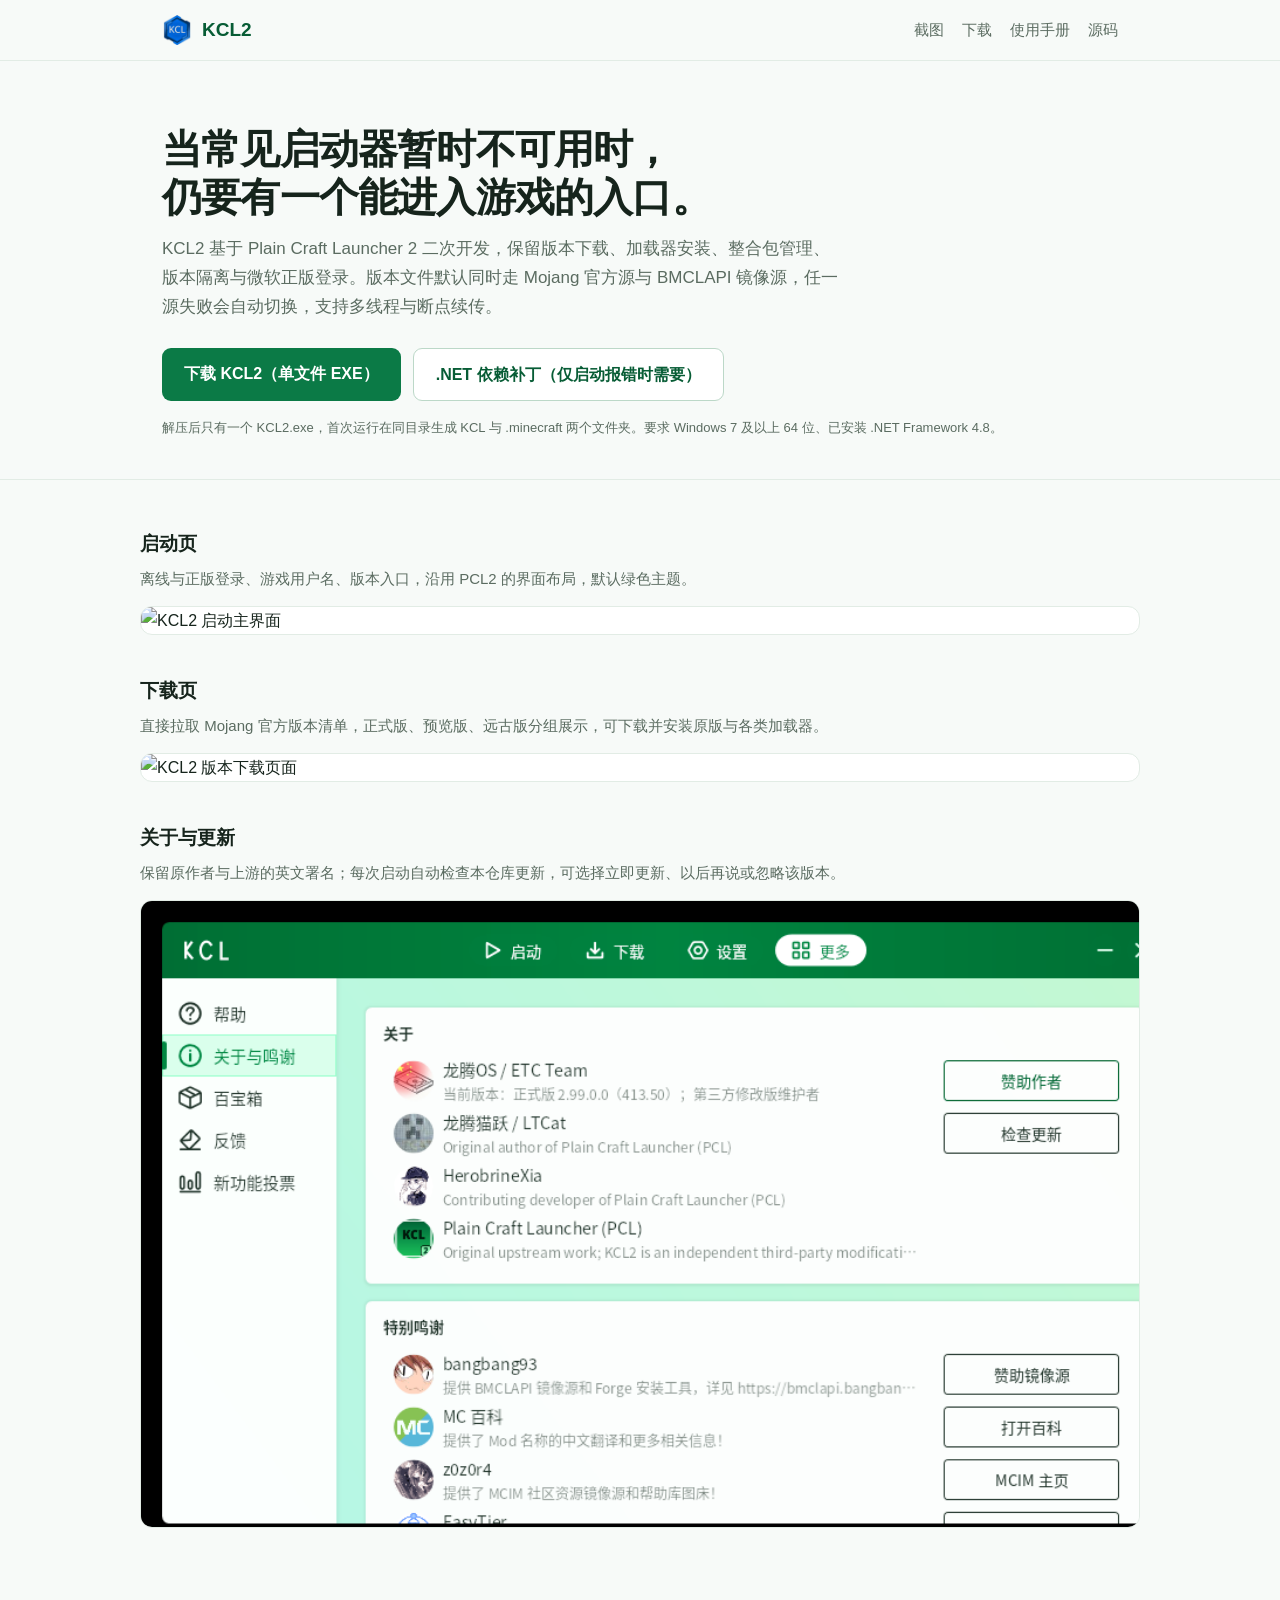
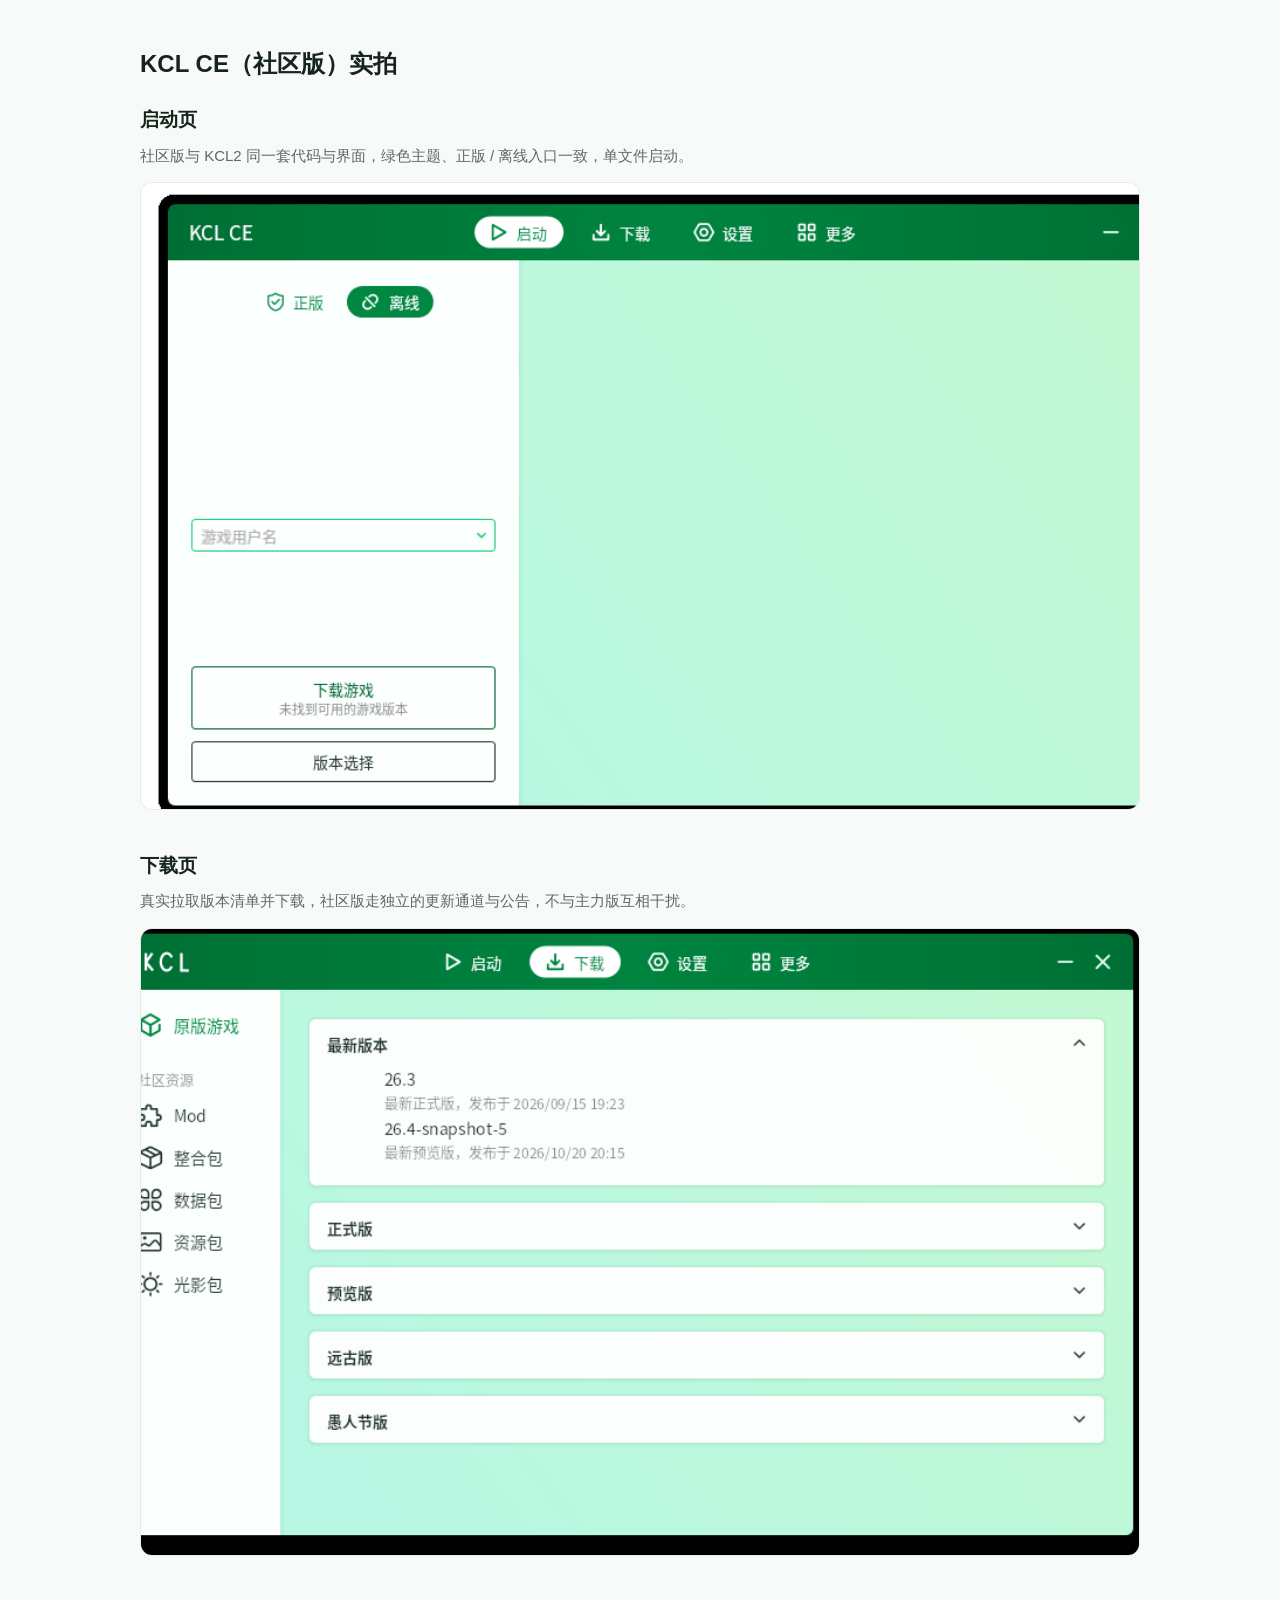
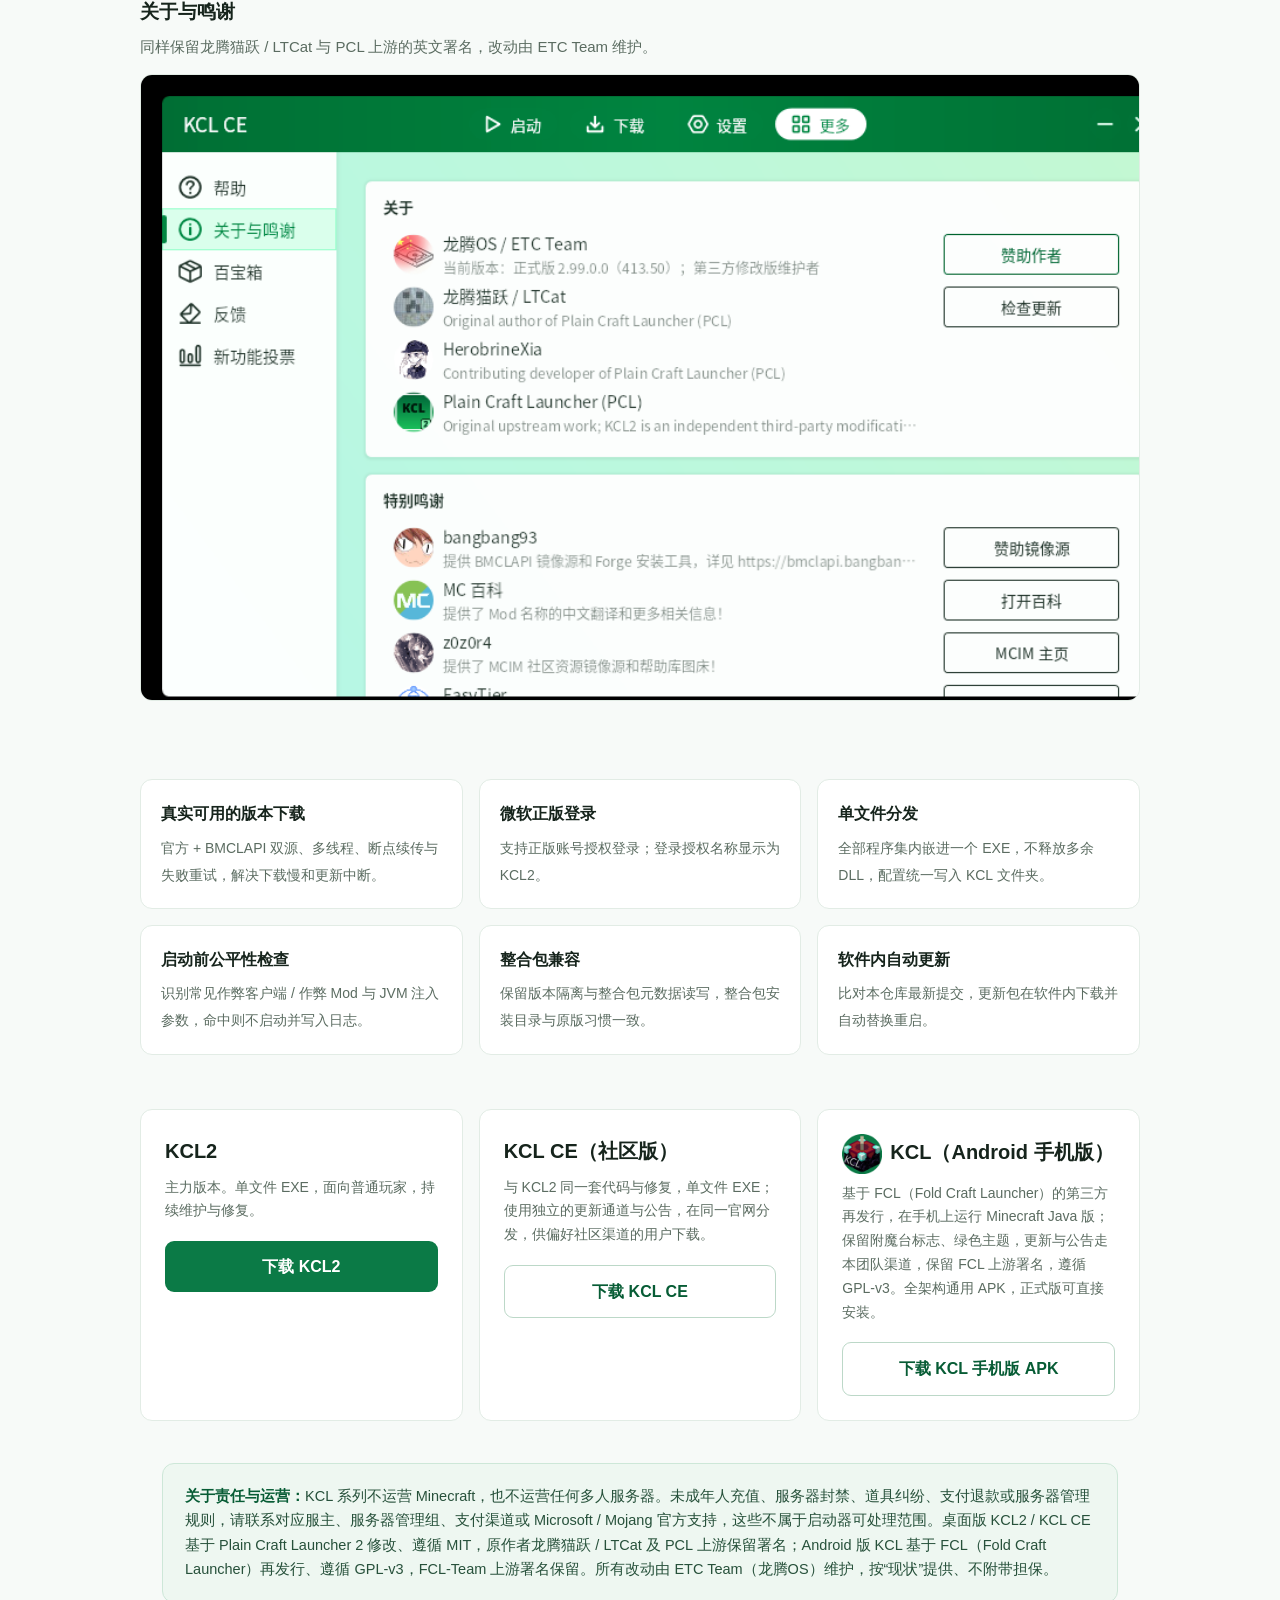
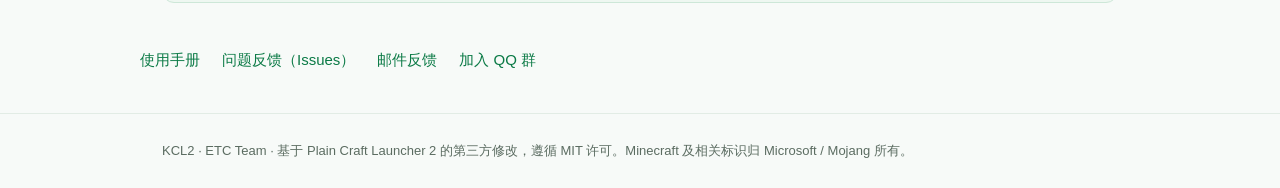
==== website/index.html @ 8d6c0e58 "website: KCL CE download -> new real-CE release; admin announces sync to KCL-CE minio feed" ====
<!doctype html>
<html lang="zh-CN">
<head>
<meta charset="utf-8">
<meta name="viewport" content="width=device-width,initial-scale=1">
<title>KCL2 · Minecraft 启动器</title>
<meta name="description" content="KCL2 是基于 Plain Craft Launcher 2 的第三方开源启动器，保留版本下载、加载器安装、整合包与微软正版登录，默认走官方与 BMCLAPI 双下载源。">
<link rel="icon" type="image/x-icon" href="favicon.ico">
<link rel="apple-touch-icon" href="assets/logo.png">
<style>
:root{--green:#0b7a46;--green-d:#075c35;--ink:#16241c;--mut:#5b6c61;--line:#e2ece5;--bg:#f7faf8}
*{box-sizing:border-box}
body{margin:0;background:var(--bg);color:var(--ink);font-family:"Segoe UI","PingFang SC","Microsoft YaHei",sans-serif;line-height:1.7}
a{color:var(--green);text-decoration:none}
.wrap{max-width:1000px;margin:0 auto;padding:0 22px}
header.nav{position:sticky;top:0;background:rgba(247,250,248,.92);backdrop-filter:blur(8px);border-bottom:1px solid var(--line);z-index:10}
.nav .wrap{display:flex;align-items:center;gap:18px;height:60px}
.brand{display:flex;align-items:center;gap:10px;font-weight:800;font-size:19px;color:var(--green-d)}
.brand img{width:30px;height:30px;border-radius:7px;display:block}
.nav .sp{flex:1}
.nav a.navlink{color:var(--mut);font-size:15px}
.nav a.navlink:hover{color:var(--green)}
.hero{padding:64px 0 40px;border-bottom:1px solid var(--line)}
.hero h1{font-size:40px;line-height:1.2;margin:0 0 14px;letter-spacing:-.02em}
.hero p.lead{font-size:17px;color:var(--mut);max-width:680px;margin:0 0 26px}
.dl{display:flex;gap:12px;flex-wrap:wrap}
.btn{display:inline-block;padding:12px 22px;border-radius:9px;font-weight:700;font-size:16px}
.btn.primary{background:var(--green);color:#fff}
.btn.primary:hover{background:var(--green-d)}
.btn.sec{background:#fff;color:var(--green-d);border:1px solid #bcd8c8}
.btn.sec:hover{border-color:var(--green)}
.hero small{display:block;margin-top:16px;color:var(--mut);font-size:13px}
.shots{padding:48px 0 8px}
.shot{margin:0 0 40px}
.shot img{width:100%;display:block;border:1px solid var(--line);border-radius:12px;background:#fff}
.shot h3{font-size:19px;margin:0 0 6px}
.shot p{color:var(--mut);margin:0 0 14px;font-size:15px}
.feat{padding:30px 0}
.grid{display:grid;grid-template-columns:repeat(3,1fr);gap:16px}
.f{background:#fff;border:1px solid var(--line);border-radius:12px;padding:20px}
.f b{display:block;margin-bottom:6px;font-size:16px}
.f span{color:var(--mut);font-size:14px}
.editions{padding:24px 0 8px}
.egrid{display:grid;grid-template-columns:repeat(3,1fr);gap:16px}
.e{background:#fff;border:1px solid var(--line);border-radius:12px;padding:24px}
.e h3{margin:0 0 8px;font-size:20px}
.e p{color:var(--mut);font-size:14px;margin:0 0 18px}
.e .btn{width:100%;text-align:center}
.notice{margin:34px 0;background:#eef7f1;border:1px solid #cde7d8;border-radius:12px;padding:20px 22px;color:#27513b;font-size:14.5px}
.notice b{color:var(--green-d)}
.links{padding:10px 0 40px;display:flex;gap:22px;flex-wrap:wrap;font-size:15px}
footer{border-top:1px solid var(--line);padding:26px 0;color:var(--mut);font-size:13px}
@media(max-width:760px){.grid,.egrid{grid-template-columns:1fr}.hero h1{font-size:30px}}
</style>
</head>
<body>
<header class="nav"><div class="wrap">
  <div class="brand">
    <img src="assets/logo.png" alt="KCL2 图标">
    KCL2
  </div>
  <div class="sp"></div>
  <a class="navlink" href="#shots">截图</a>
  <a class="navlink" href="#editions">下载</a>
  <a class="navlink" href="manual.html">使用手册</a>
  <a class="navlink" href="https://github.com/ETQWFD/KCL2">源码</a>
</div></header>

<section class="hero"><div class="wrap">
  <h1>当常见启动器暂时不可用时，<br>仍要有一个能进入游戏的入口。</h1>
  <p class="lead">KCL2 基于 Plain Craft Launcher 2 二次开发，保留版本下载、加载器安装、整合包管理、版本隔离与微软正版登录。版本文件默认同时走 Mojang 官方源与 BMCLAPI 镜像源，任一源失败会自动切换，支持多线程与断点续传。</p>
  <div class="dl">
    <a class="btn primary" href="https://github.com/ETQWFD/KCL2/releases/download/continuous/KCL2-portable.zip">下载 KCL2（单文件 EXE）</a>
    <a class="btn sec" href="https://github.com/ETQWFD/KCL2/releases/download/continuous/KCL2DependencySetup.exe">.NET 依赖补丁（仅启动报错时需要）</a>
  </div>
  <small>解压后只有一个 KCL2.exe，首次运行在同目录生成 KCL 与 .minecraft 两个文件夹。要求 Windows 7 及以上 64 位、已安装 .NET Framework 4.8。</small>
</div></section>

<section class="shots wrap" id="shots">
  <div class="shot">
    <h3>启动页</h3>
    <p>离线与正版登录、游戏用户名、版本入口，沿用 PCL2 的界面布局，默认绿色主题。</p>
    <img src="assets/shot-home.png" alt="KCL2 启动主界面" loading="lazy">
  </div>
  <div class="shot">
    <h3>下载页</h3>
    <p>直接拉取 Mojang 官方版本清单，正式版、预览版、远古版分组展示，可下载并安装原版与各类加载器。</p>
    <img src="assets/shot-download.png" alt="KCL2 版本下载页面" loading="lazy">
  </div>
  <div class="shot">
    <h3>关于与更新</h3>
    <p>保留原作者与上游的英文署名；每次启动自动检查本仓库更新，可选择立即更新、以后再说或忽略该版本。</p>
    <img src="assets/shot-about.png" alt="KCL2 关于与鸣谢页面" loading="lazy">
  </div>
</section>

<section class="shots wrap" id="shots-ce">
  <h2 class="block-title">KCL CE（社区版）实拍</h2>
  <div class="shot">
    <h3>启动页</h3>
    <p>社区版与 KCL2 同一套代码与界面，绿色主题、正版 / 离线入口一致，单文件启动。</p>
    <img src="assets/ce-home.png" alt="KCL CE 启动主界面" loading="lazy">
  </div>
  <div class="shot">
    <h3>下载页</h3>
    <p>真实拉取版本清单并下载，社区版走独立的更新通道与公告，不与主力版互相干扰。</p>
    <img src="assets/ce-download.png" alt="KCL CE 版本下载页面" loading="lazy">
  </div>
  <div class="shot">
    <h3>关于与鸣谢</h3>
    <p>同样保留龙腾猫跃 / LTCat 与 PCL 上游的英文署名，改动由 ETC Team 维护。</p>
    <img src="assets/ce-about.png" alt="KCL CE 关于与鸣谢页面" loading="lazy">
  </div>
</section>

<section class="feat wrap"><div class="grid">
  <div class="f"><b>真实可用的版本下载</b><span>官方 + BMCLAPI 双源、多线程、断点续传与失败重试，解决下载慢和更新中断。</span></div>
  <div class="f"><b>微软正版登录</b><span>支持正版账号授权登录；登录授权名称显示为 KCL2。</span></div>
  <div class="f"><b>单文件分发</b><span>全部程序集内嵌进一个 EXE，不释放多余 DLL，配置统一写入 KCL 文件夹。</span></div>
  <div class="f"><b>启动前公平性检查</b><span>识别常见作弊客户端 / 作弊 Mod 与 JVM 注入参数，命中则不启动并写入日志。</span></div>
  <div class="f"><b>整合包兼容</b><span>保留版本隔离与整合包元数据读写，整合包安装目录与原版习惯一致。</span></div>
  <div class="f"><b>软件内自动更新</b><span>比对本仓库最新提交，更新包在软件内下载并自动替换重启。</span></div>
</div></section>

<section class="editions wrap" id="editions"><div class="egrid">
  <div class="e">
    <h3>KCL2</h3>
    <p>主力版本。单文件 EXE，面向普通玩家，持续维护与修复。</p>
    <a class="btn primary" href="https://github.com/ETQWFD/KCL2/releases/download/continuous/KCL2-portable.zip">下载 KCL2</a>
  </div>
  <div class="e">
    <h3>KCL CE（社区版）</h3>
    <p>与 KCL2 同一套代码与修复，单文件 EXE；使用独立的更新通道与公告，在同一官网分发，供偏好社区渠道的用户下载。</p>
    <a class="btn sec" href="https://github.com/ETQWFD/KCL-CE/releases/download/v2.15.1-kcl.1/KCL-CE-2.15.1-x64.zip">下载 KCL CE</a>
  </div>
  <div class="e">
    <h3><img src="assets/kcl-mobile.png" alt="KCL 手机版图标" style="width:40px;height:40px;border-radius:10px;vertical-align:middle;margin-right:8px">KCL（Android 手机版）</h3>
    <p>基于 FCL（Fold Craft Launcher）的第三方再发行，在手机上运行 Minecraft Java 版；保留附魔台标志、绿色主题，更新与公告走本团队渠道，保留 FCL 上游署名，遵循 GPL-v3。全架构通用 APK，正式版可直接安装。</p>
    <a class="btn sec" href="https://github.com/ETQWFD/KCL-Mobile/releases/latest">下载 KCL 手机版 APK</a>
  </div>
</div></section>

<div class="wrap"><div class="notice">
  <b>关于责任与运营：</b>KCL 系列不运营 Minecraft，也不运营任何多人服务器。未成年人充值、服务器封禁、道具纠纷、支付退款或服务器管理规则，请联系对应服主、服务器管理组、支付渠道或 Microsoft / Mojang 官方支持，这些不属于启动器可处理范围。桌面版 KCL2 / KCL CE 基于 Plain Craft Launcher 2 修改、遵循 MIT，原作者龙腾猫跃 / LTCat 及 PCL 上游保留署名；Android 版 KCL 基于 FCL（Fold Craft Launcher）再发行、遵循 GPL-v3，FCL-Team 上游署名保留。所有改动由 ETC Team（龙腾OS）维护，按“现状”提供、不附带担保。
</div></div>

<section class="wrap links">
  <a href="manual.html">使用手册</a>
  <a href="https://github.com/ETQWFD/KCL2/issues">问题反馈（Issues）</a>
  <a href="mailto:2416444244@qq.com">邮件反馈</a>
  <a href="http://qm.qq.com/cgi-bin/qm/qr?_wv=1027&k=b31JnHKqph3vMmCIhk2htihvcREH2F1t&authKey=U8JJu2GFgtaIvRnov%2FhH7%2Bcq08hv8JM6q5GBdGBzF1yZXYTSGSbQP9O%2FIh%2BVqby9&noverify=0&group_code=1121514619">加入 QQ 群</a>
</section>

<footer><div class="wrap">
  KCL2 · ETC Team · 基于 Plain Craft Launcher 2 的第三方修改，遵循 MIT 许可。Minecraft 及相关标识归 Microsoft / Mojang 所有。
</div></footer>
</body>
</html>
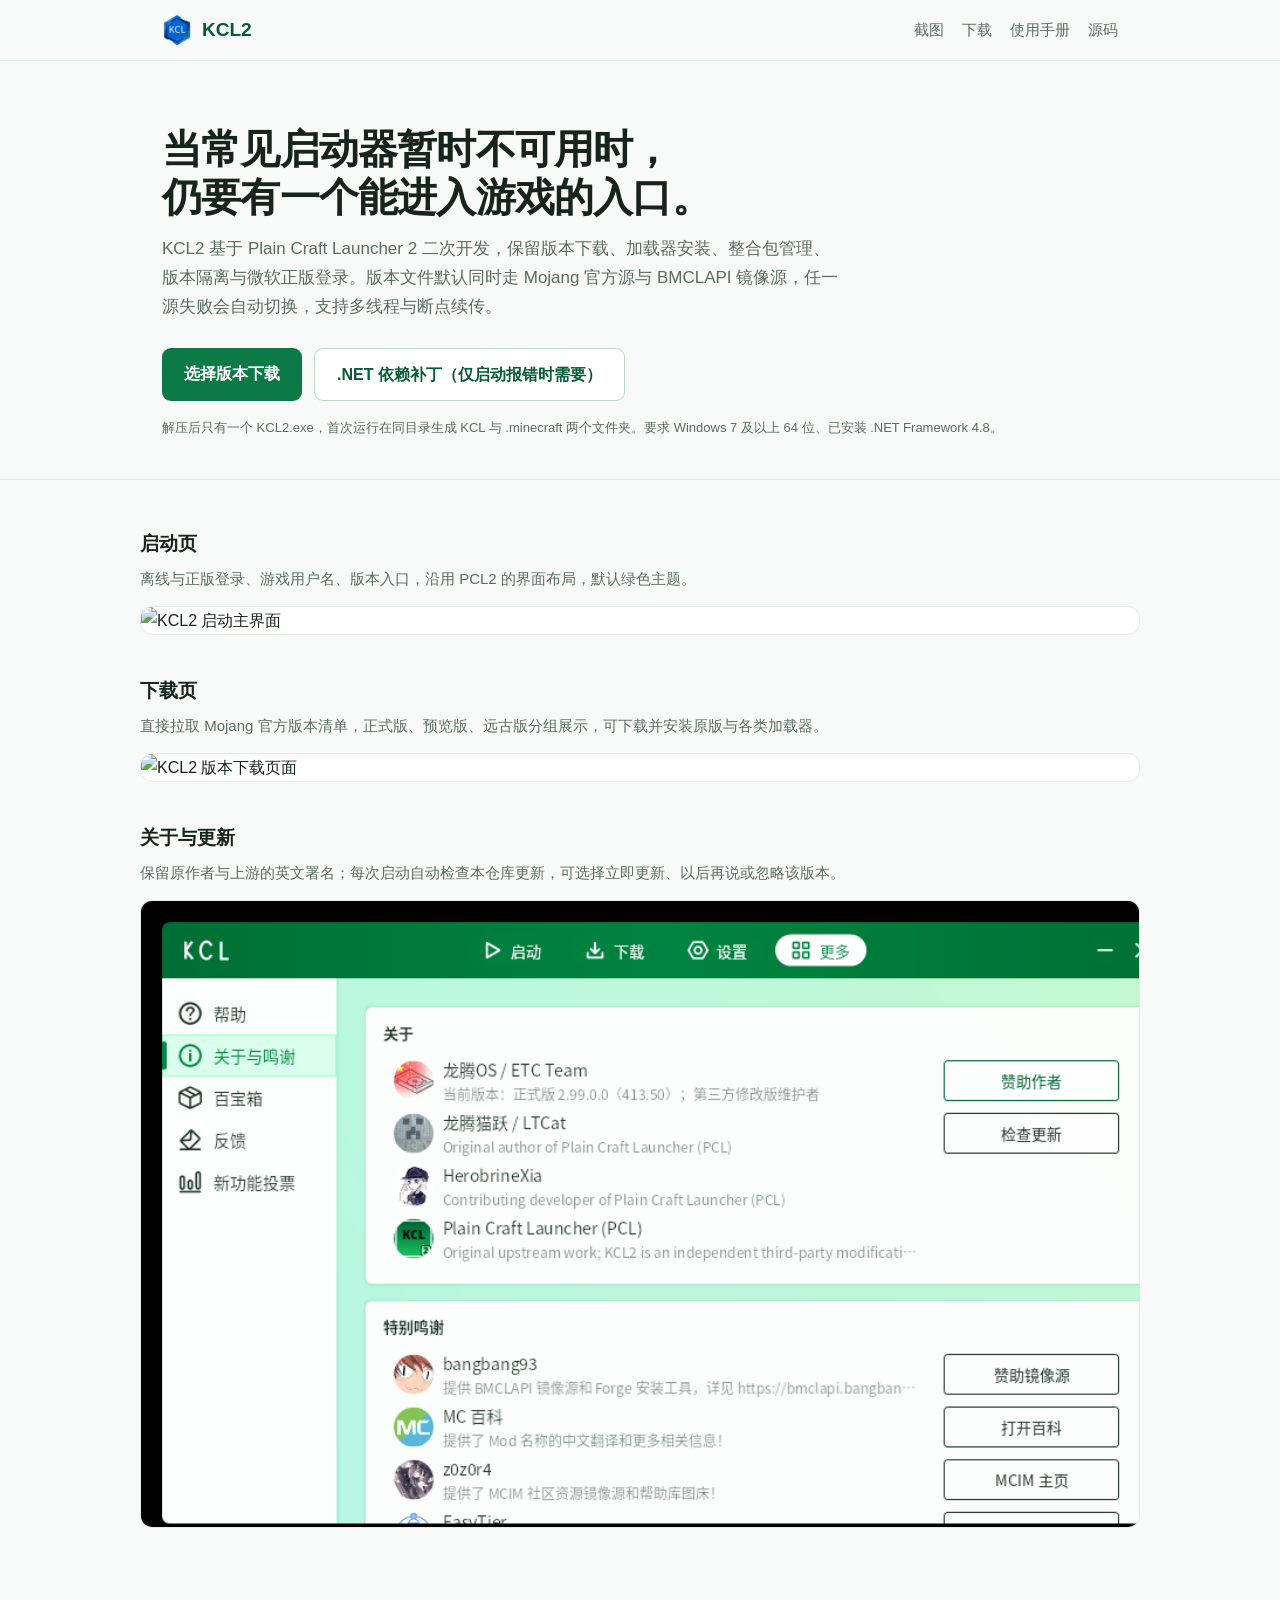
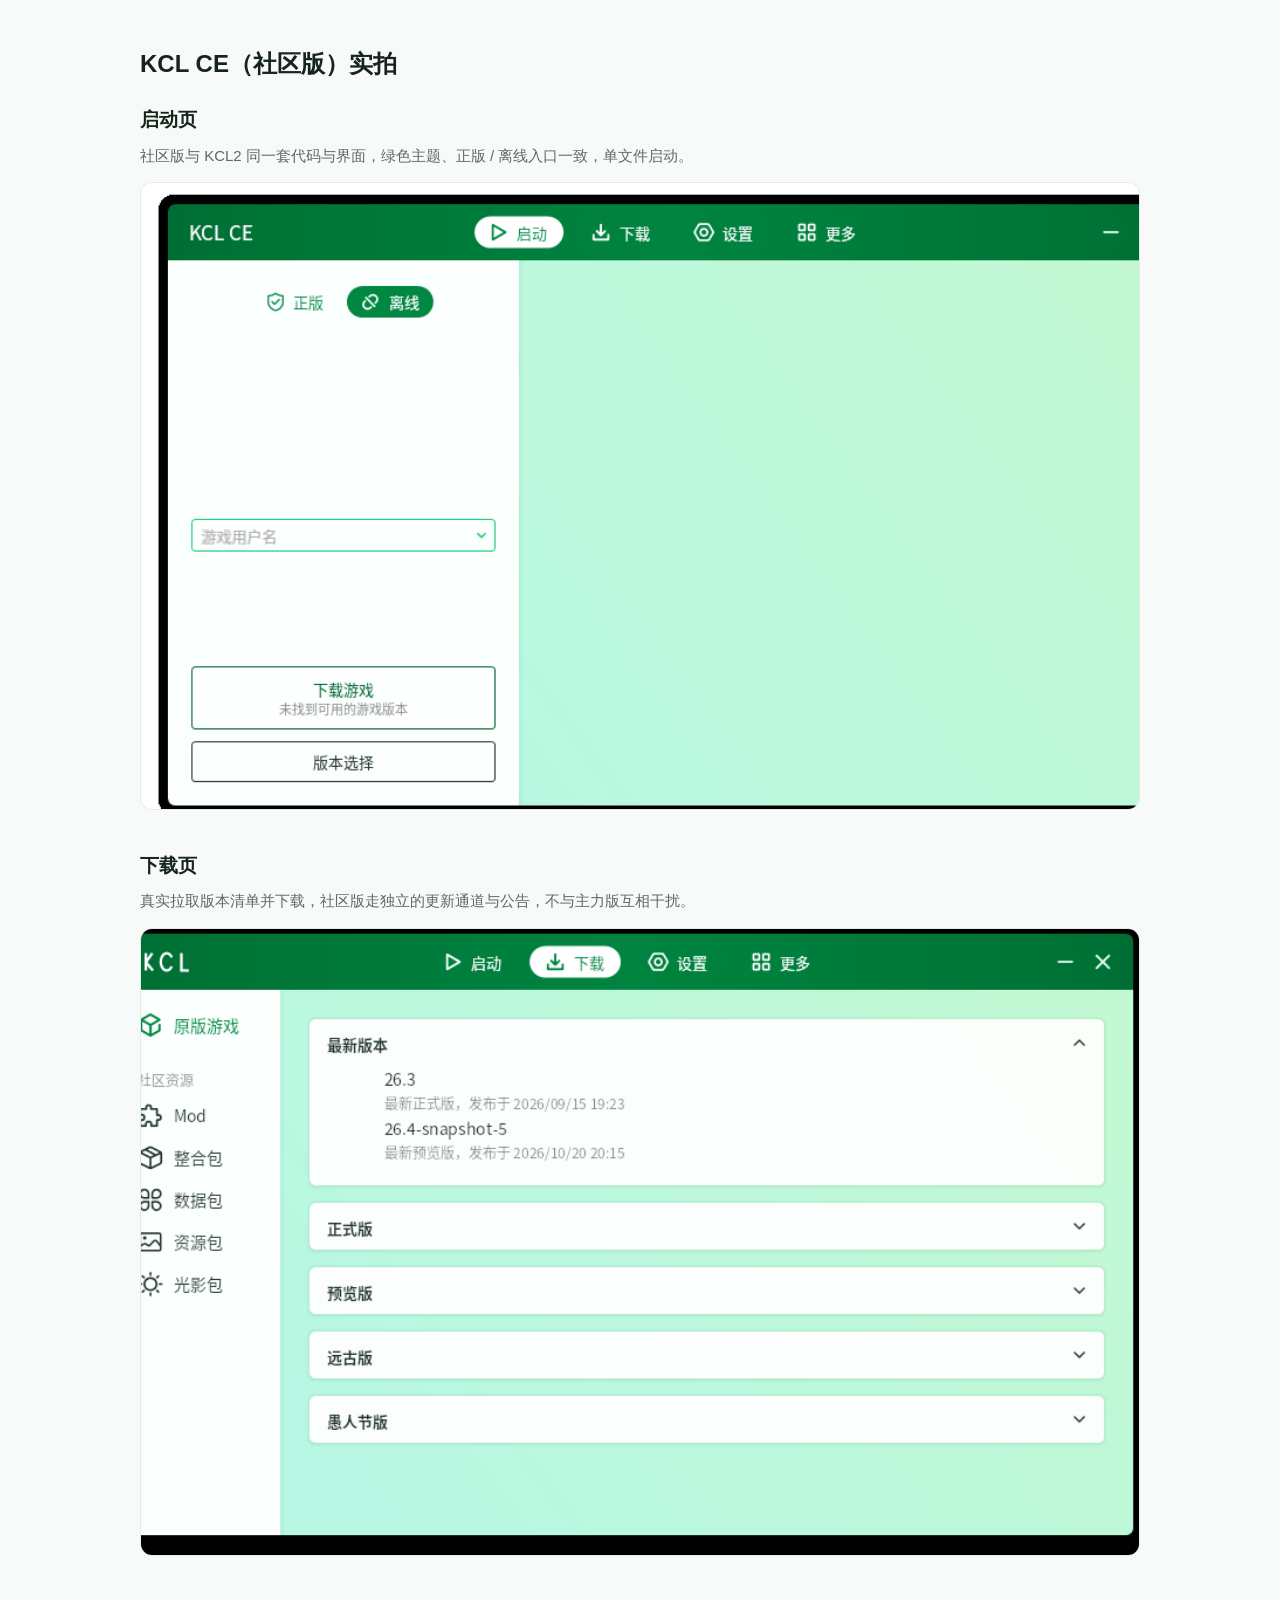
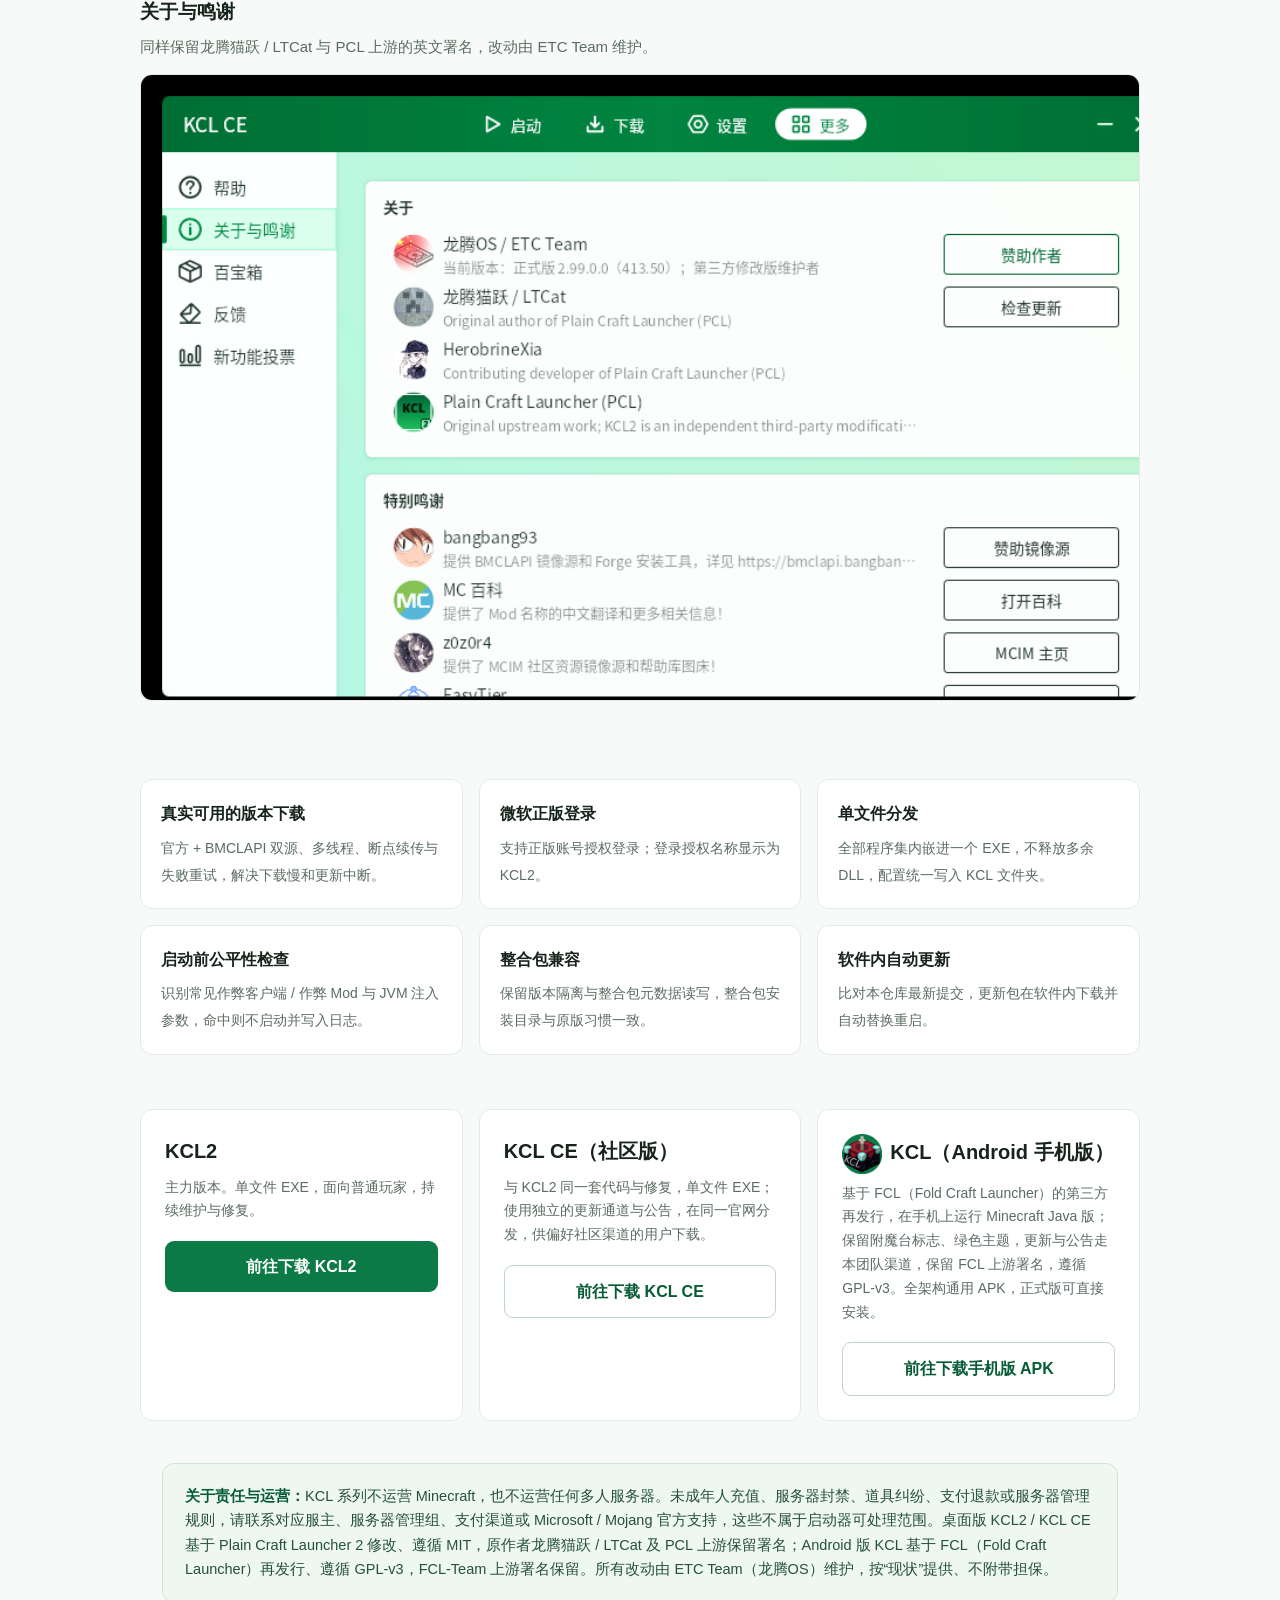
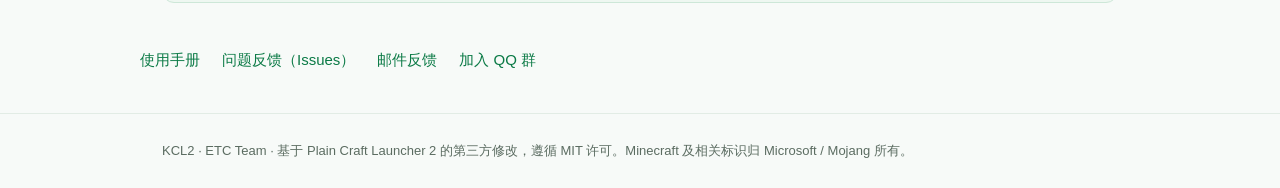
==== commit b597819c: "website: 新增独立下载选择页 download.html，首页下载入口统一跳转" ====
--- a/website/index.html
+++ b/website/index.html
@@ -61,7 +61,7 @@
   </div>
   <div class="sp"></div>
   <a class="navlink" href="#shots">截图</a>
-  <a class="navlink" href="#editions">下载</a>
+  <a class="navlink" href="download.html">下载</a>
   <a class="navlink" href="manual.html">使用手册</a>
   <a class="navlink" href="https://github.com/ETQWFD/KCL2">源码</a>
 </div></header>
@@ -70,8 +70,8 @@
   <h1>当常见启动器暂时不可用时，<br>仍要有一个能进入游戏的入口。</h1>
   <p class="lead">KCL2 基于 Plain Craft Launcher 2 二次开发，保留版本下载、加载器安装、整合包管理、版本隔离与微软正版登录。版本文件默认同时走 Mojang 官方源与 BMCLAPI 镜像源，任一源失败会自动切换，支持多线程与断点续传。</p>
   <div class="dl">
-    <a class="btn primary" href="https://github.com/ETQWFD/KCL2/releases/download/continuous/KCL2-portable.zip">下载 KCL2（单文件 EXE）</a>
-    <a class="btn sec" href="https://github.com/ETQWFD/KCL2/releases/download/continuous/KCL2DependencySetup.exe">.NET 依赖补丁（仅启动报错时需要）</a>
+    <a class="btn primary" href="download.html">选择版本下载</a>
+    <a class="btn sec" href="download.html#dotnet">.NET 依赖补丁（仅启动报错时需要）</a>
   </div>
   <small>解压后只有一个 KCL2.exe，首次运行在同目录生成 KCL 与 .minecraft 两个文件夹。要求 Windows 7 及以上 64 位、已安装 .NET Framework 4.8。</small>
 </div></section>
@@ -126,17 +126,17 @@
   <div class="e">
     <h3>KCL2</h3>
     <p>主力版本。单文件 EXE，面向普通玩家，持续维护与修复。</p>
-    <a class="btn primary" href="https://github.com/ETQWFD/KCL2/releases/download/continuous/KCL2-portable.zip">下载 KCL2</a>
+    <a class="btn primary" href="download.html#kcl2">前往下载 KCL2</a>
   </div>
   <div class="e">
     <h3>KCL CE（社区版）</h3>
     <p>与 KCL2 同一套代码与修复，单文件 EXE；使用独立的更新通道与公告，在同一官网分发，供偏好社区渠道的用户下载。</p>
-    <a class="btn sec" href="https://github.com/ETQWFD/KCL-CE/releases/download/v2.15.1-kcl.1/KCL-CE-2.15.1-x64.zip">下载 KCL CE</a>
+    <a class="btn sec" href="download.html#ce">前往下载 KCL CE</a>
   </div>
   <div class="e">
     <h3><img src="assets/kcl-mobile.png" alt="KCL 手机版图标" style="width:40px;height:40px;border-radius:10px;vertical-align:middle;margin-right:8px">KCL（Android 手机版）</h3>
     <p>基于 FCL（Fold Craft Launcher）的第三方再发行，在手机上运行 Minecraft Java 版；保留附魔台标志、绿色主题，更新与公告走本团队渠道，保留 FCL 上游署名，遵循 GPL-v3。全架构通用 APK，正式版可直接安装。</p>
-    <a class="btn sec" href="https://github.com/ETQWFD/KCL-Mobile/releases/latest">下载 KCL 手机版 APK</a>
+    <a class="btn sec" href="download.html#mobile">前往下载手机版 APK</a>
   </div>
 </div></section>
 
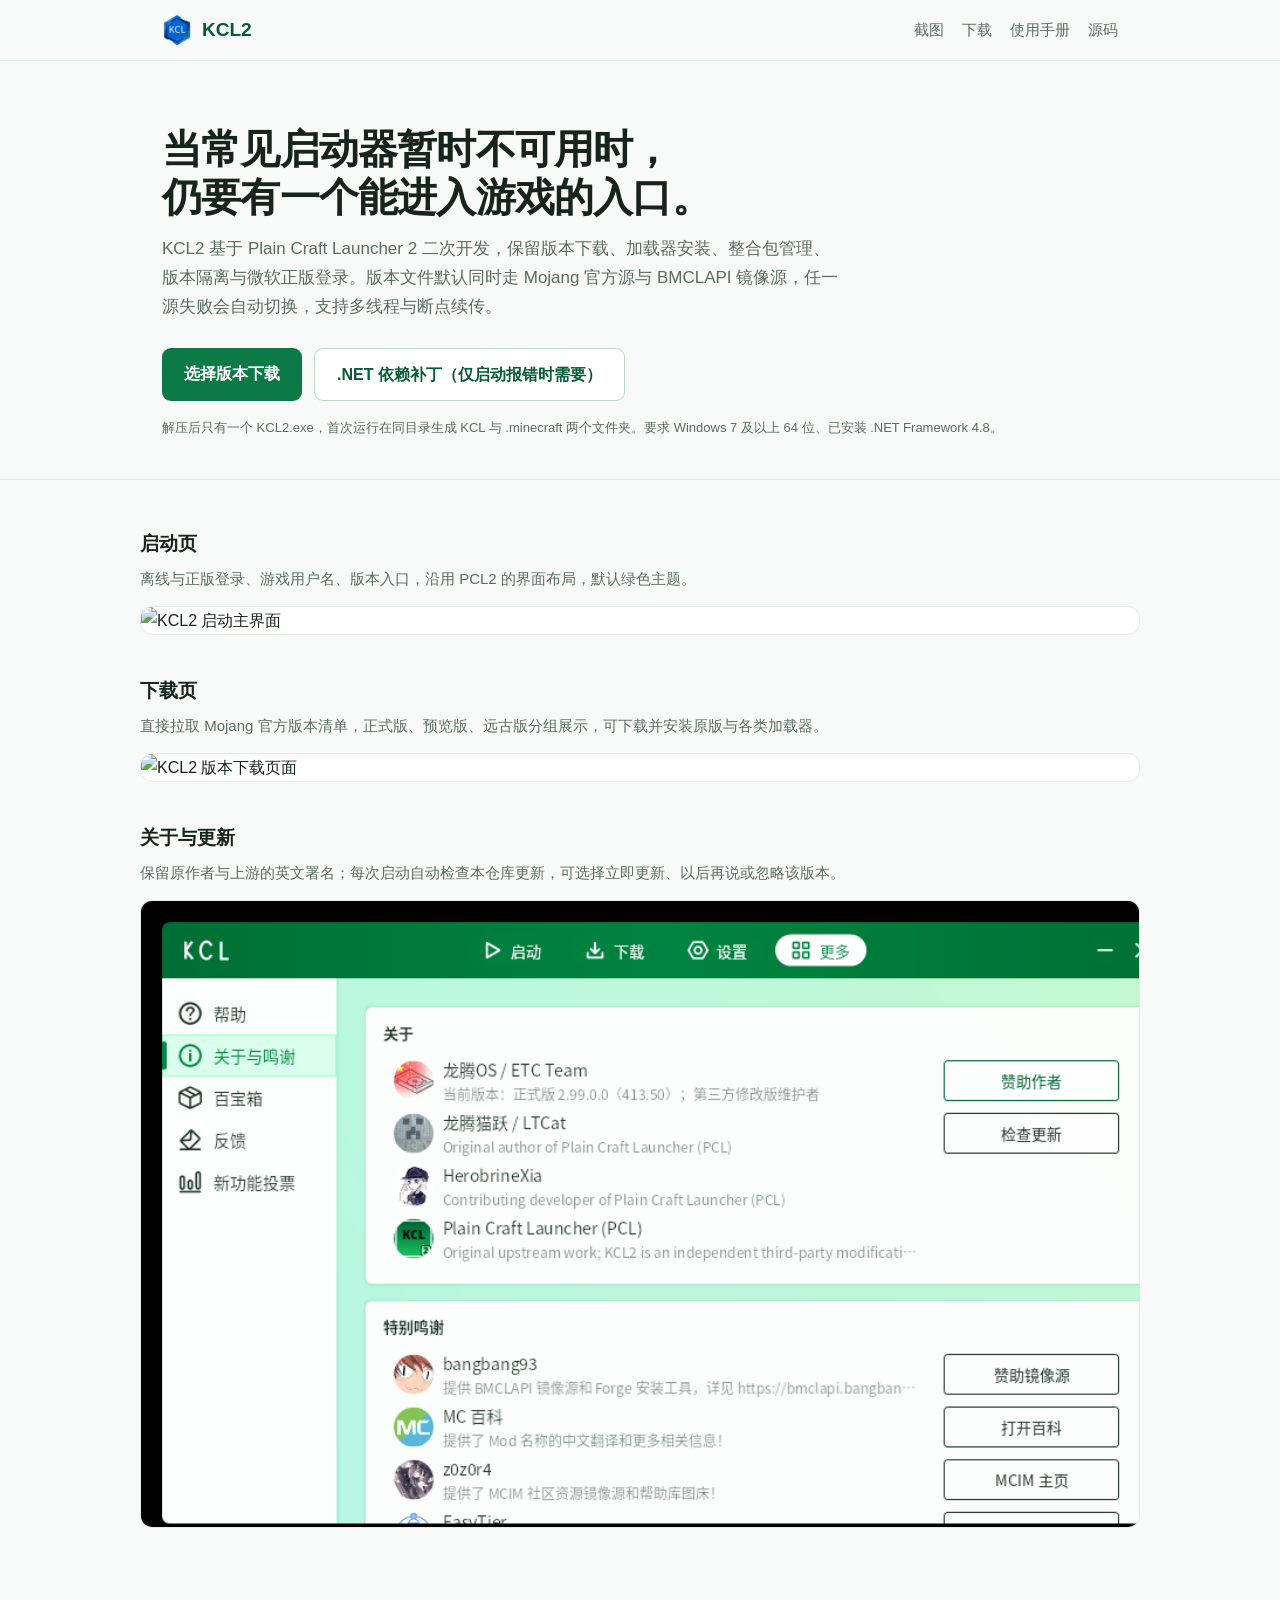
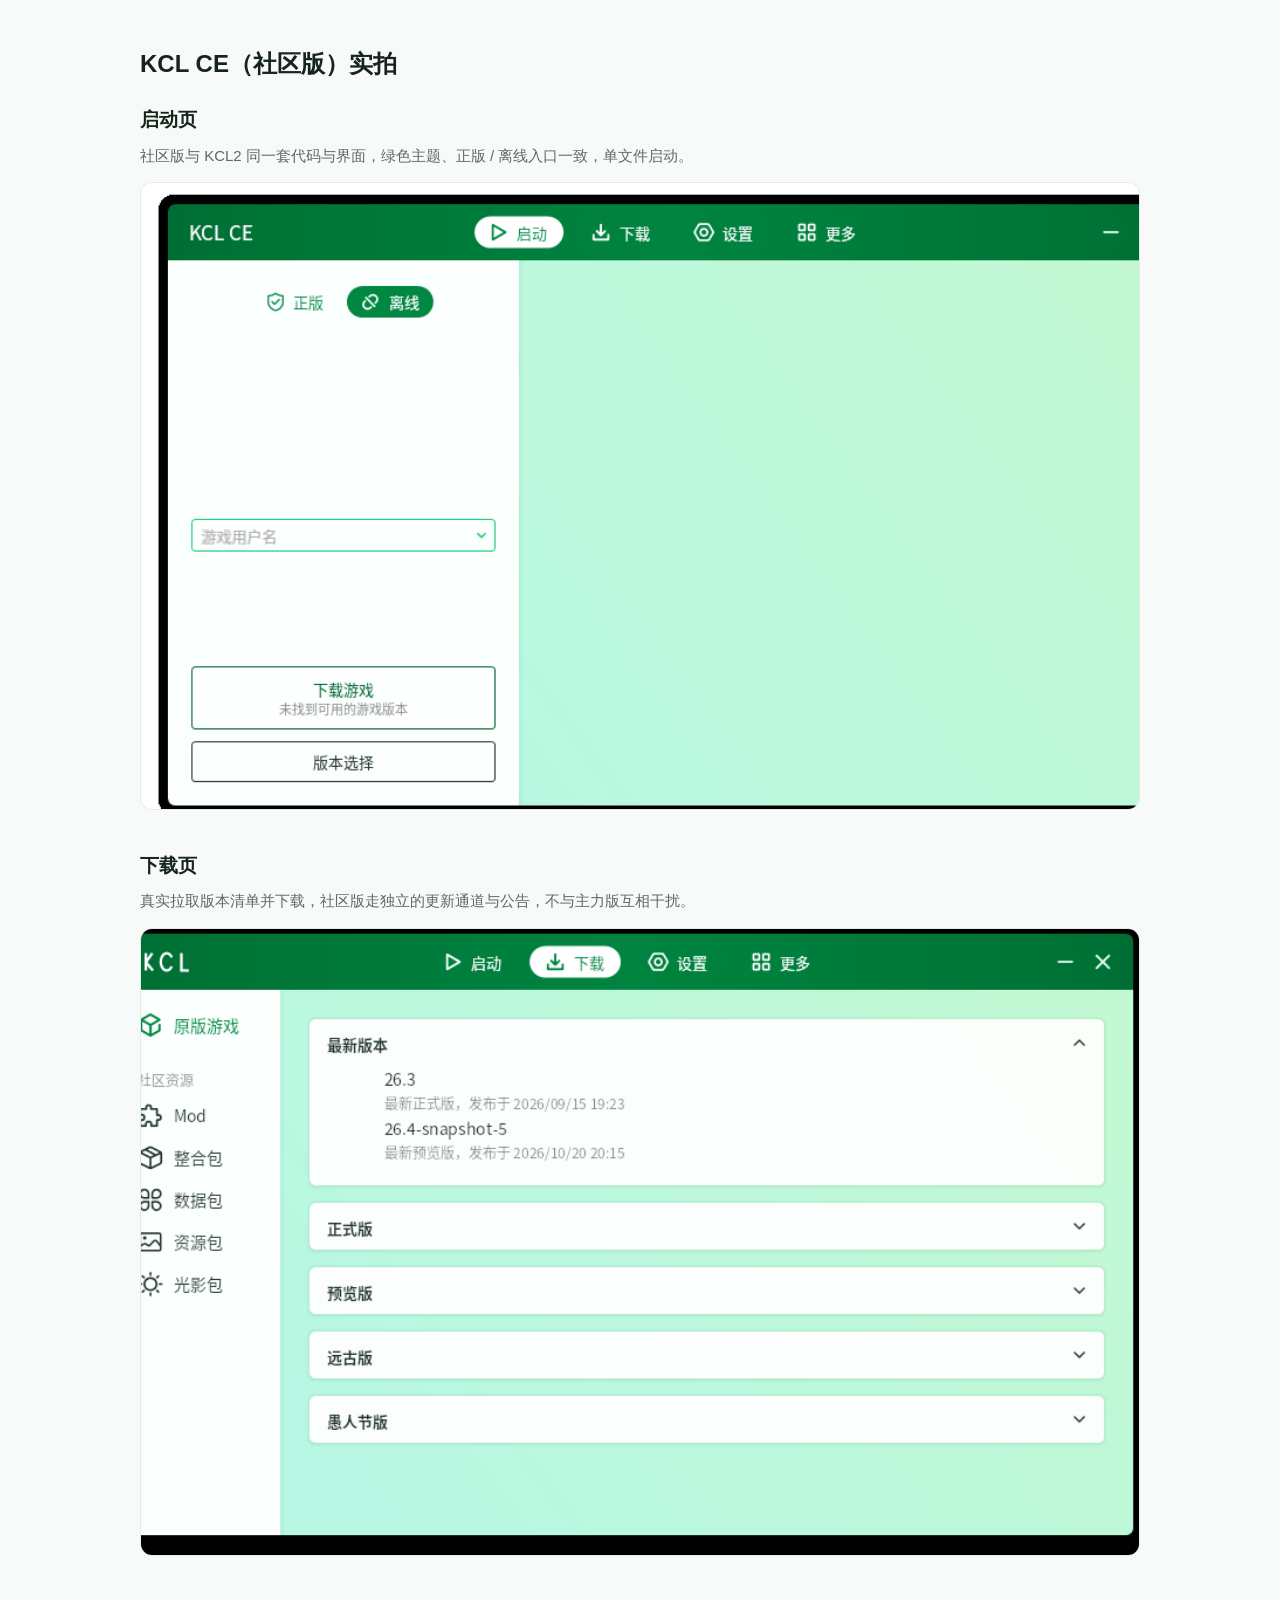
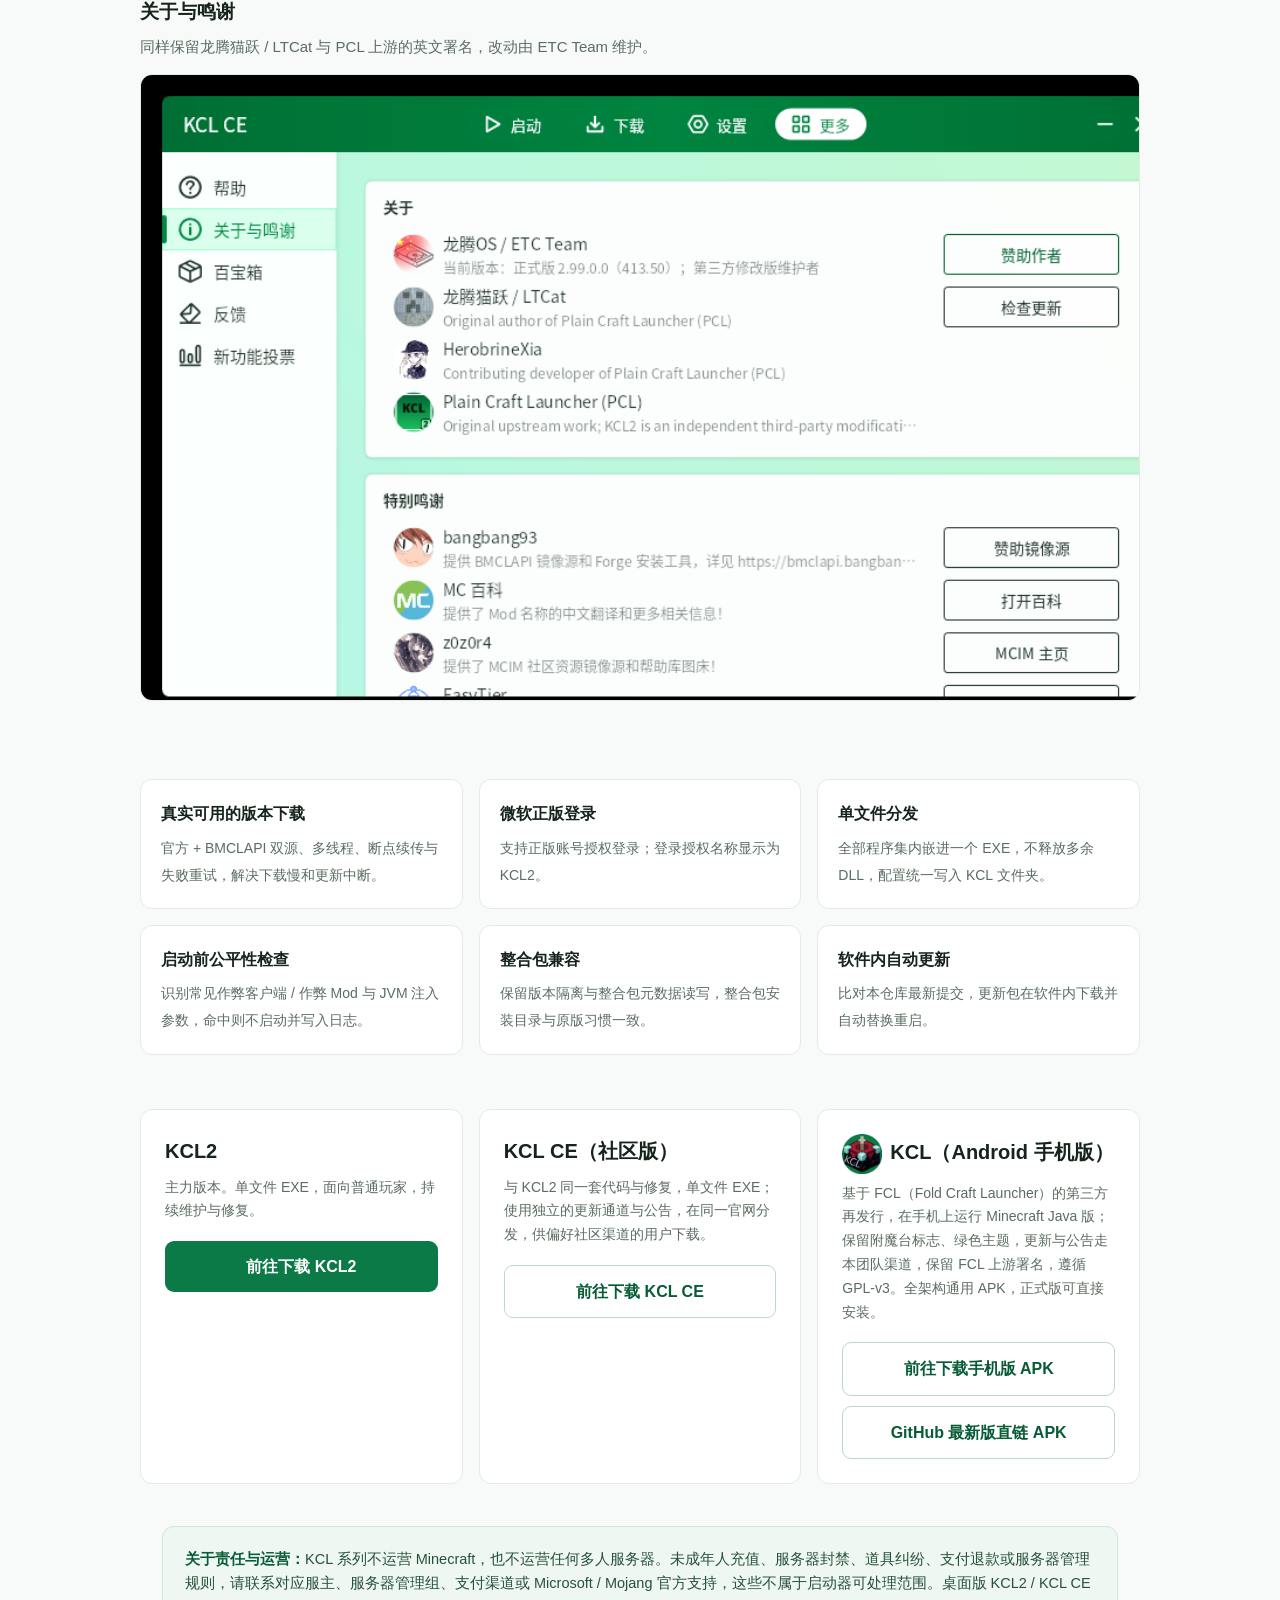
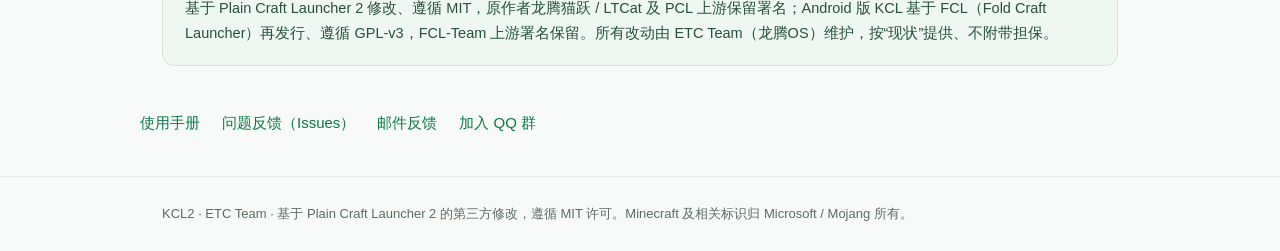
==== commit 49ee4aec: "site: 官网新增 GitHub 最新版直链下载按钮" ====
--- a/website/index.html
+++ b/website/index.html
@@ -69,6 +69,7 @@
 <section class="hero"><div class="wrap">
   <h1>当常见启动器暂时不可用时，<br>仍要有一个能进入游戏的入口。</h1>
   <p class="lead">KCL2 基于 Plain Craft Launcher 2 二次开发，保留版本下载、加载器安装、整合包管理、版本隔离与微软正版登录。版本文件默认同时走 Mojang 官方源与 BMCLAPI 镜像源，任一源失败会自动切换，支持多线程与断点续传。</p>
+  <div id="announce" class="notice" style="display:none"></div>
   <div class="dl">
     <a class="btn primary" href="download.html">选择版本下载</a>
     <a class="btn sec" href="download.html#dotnet">.NET 依赖补丁（仅启动报错时需要）</a>
@@ -137,6 +138,7 @@
     <h3><img src="assets/kcl-mobile.png" alt="KCL 手机版图标" style="width:40px;height:40px;border-radius:10px;vertical-align:middle;margin-right:8px">KCL（Android 手机版）</h3>
     <p>基于 FCL（Fold Craft Launcher）的第三方再发行，在手机上运行 Minecraft Java 版；保留附魔台标志、绿色主题，更新与公告走本团队渠道，保留 FCL 上游署名，遵循 GPL-v3。全架构通用 APK，正式版可直接安装。</p>
     <a class="btn sec" href="download.html#mobile">前往下载手机版 APK</a>
+    <a class="btn sec" href="https://github.com/ETQWFD/KCL-Mobile/releases/latest/download/KCLMobile-1.3.1-kcl.5-armeabi-v7a.apk" style="margin-top:10px">GitHub 最新版直链 APK</a>
   </div>
 </div></section>
 
@@ -154,5 +156,44 @@
 <footer><div class="wrap">
   KCL2 · ETC Team · 基于 Plain Craft Launcher 2 的第三方修改，遵循 MIT 许可。Minecraft 及相关标识归 Microsoft / Mojang 所有。
 </div></footer>
+<script>
+// KCL Mobile 公告渲染：后台 dan.html 发布的 announcement-mobile.json（FCL Announcement v2）在官网即时展示
+(function(){
+  var BOX=document.getElementById('announce');
+  if(!BOX)return;
+  function esc(s){return String(s==null?'':s).replace(/[&<>"']/g,function(c){return {'&':'&amp;','<':'&lt;','>':'&gt;','"':'&quot;',"'":'&#39;'}[c]})}
+  function pick(arr){
+    if(!arr||!arr.length)return '';
+    var z=arr.filter(function(c){return (c.lang||'').toLowerCase().indexOf('zh')===0})[0]
+        ||arr.filter(function(c){return (c.lang||'').toLowerCase().indexOf('en')===0})[0]
+        ||arr[0];
+    return z?z.text:'';
+  }
+  function best(j){
+    var list=Array.isArray(j)?j:[j];
+    if(!list.length||!list[0])return null;
+    var m=list[0];
+    list.forEach(function(a){if(a&&Number(a.id)>Number(m.id))m=a});
+    return m;
+  }
+  function render(a){
+    if(!a)return;
+    if(a.outdated){console.log('[announce] skipped, outdated id='+a.id);return}
+    var t=pick(a.title),c=pick(a.content);
+    if(!t&&!c){console.log('[announce] empty text, id='+a.id);return}
+    BOX.innerHTML='<b>最新公告 · '+esc(t)+'</b>'
+      +'<div style="color:var(--mut);font-size:13px;margin:4px 0 8px">'+esc(a.date||'')+'</div>'
+      +'<div>'+esc(c)+'</div>';
+    BOX.style.display='block';
+  }
+  var RAW='https://raw.githubusercontent.com/ETQWFD/KCL2/main/website/announcement-mobile.json';
+  var CDN='https://cdn.jsdelivr.net/gh/ETQWFD/KCL2@main/website/announcement-mobile.json';
+  fetch(RAW+'?t='+Date.now(),{cache:'no-store'})
+    .then(function(r){if(!r.ok)throw new Error('raw HTTP '+r.status);return r.json()})
+    .catch(function(){return fetch(CDN).then(function(r){if(!r.ok)throw new Error('cdn HTTP '+r.status);return r.json()})})
+    .then(function(j){render(best(j))})
+    .catch(function(e){console.log('[announce] not shown:',e&&e.message)})
+})();
+</script>
 </body>
 </html>
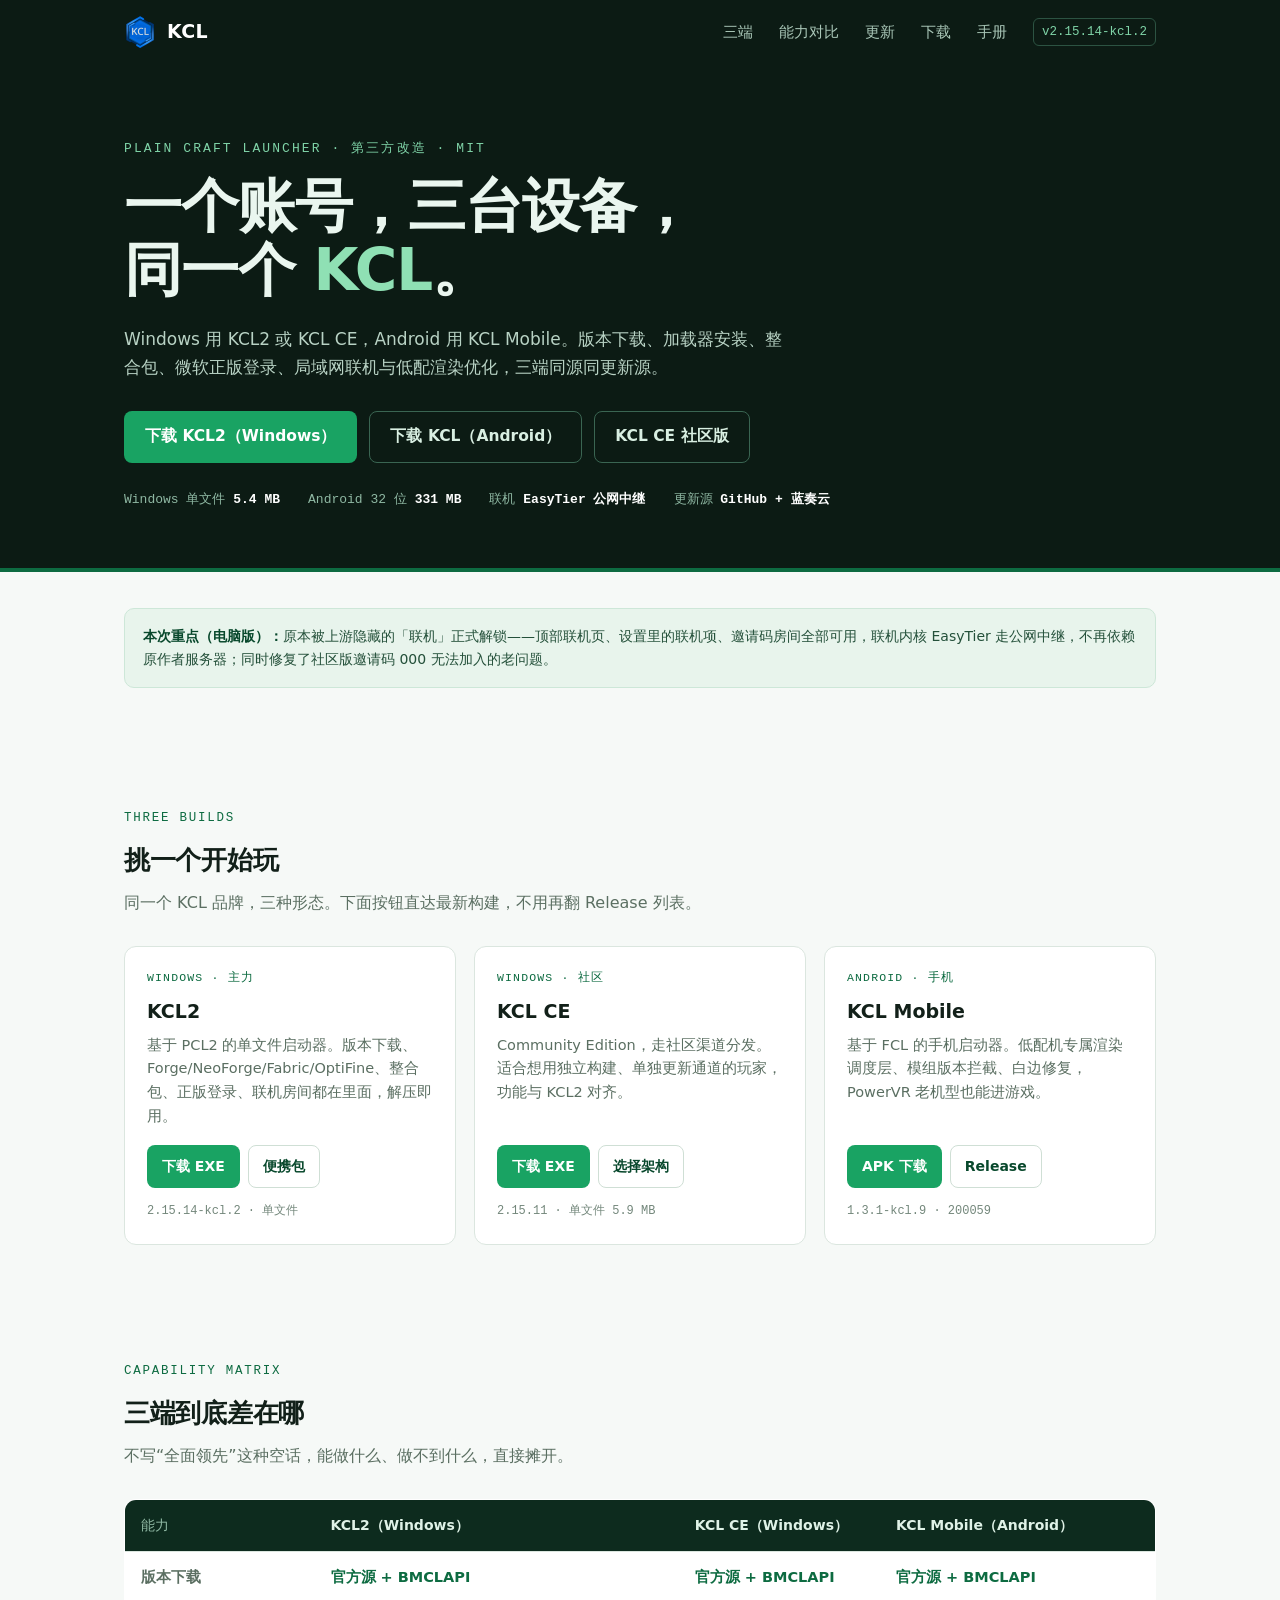
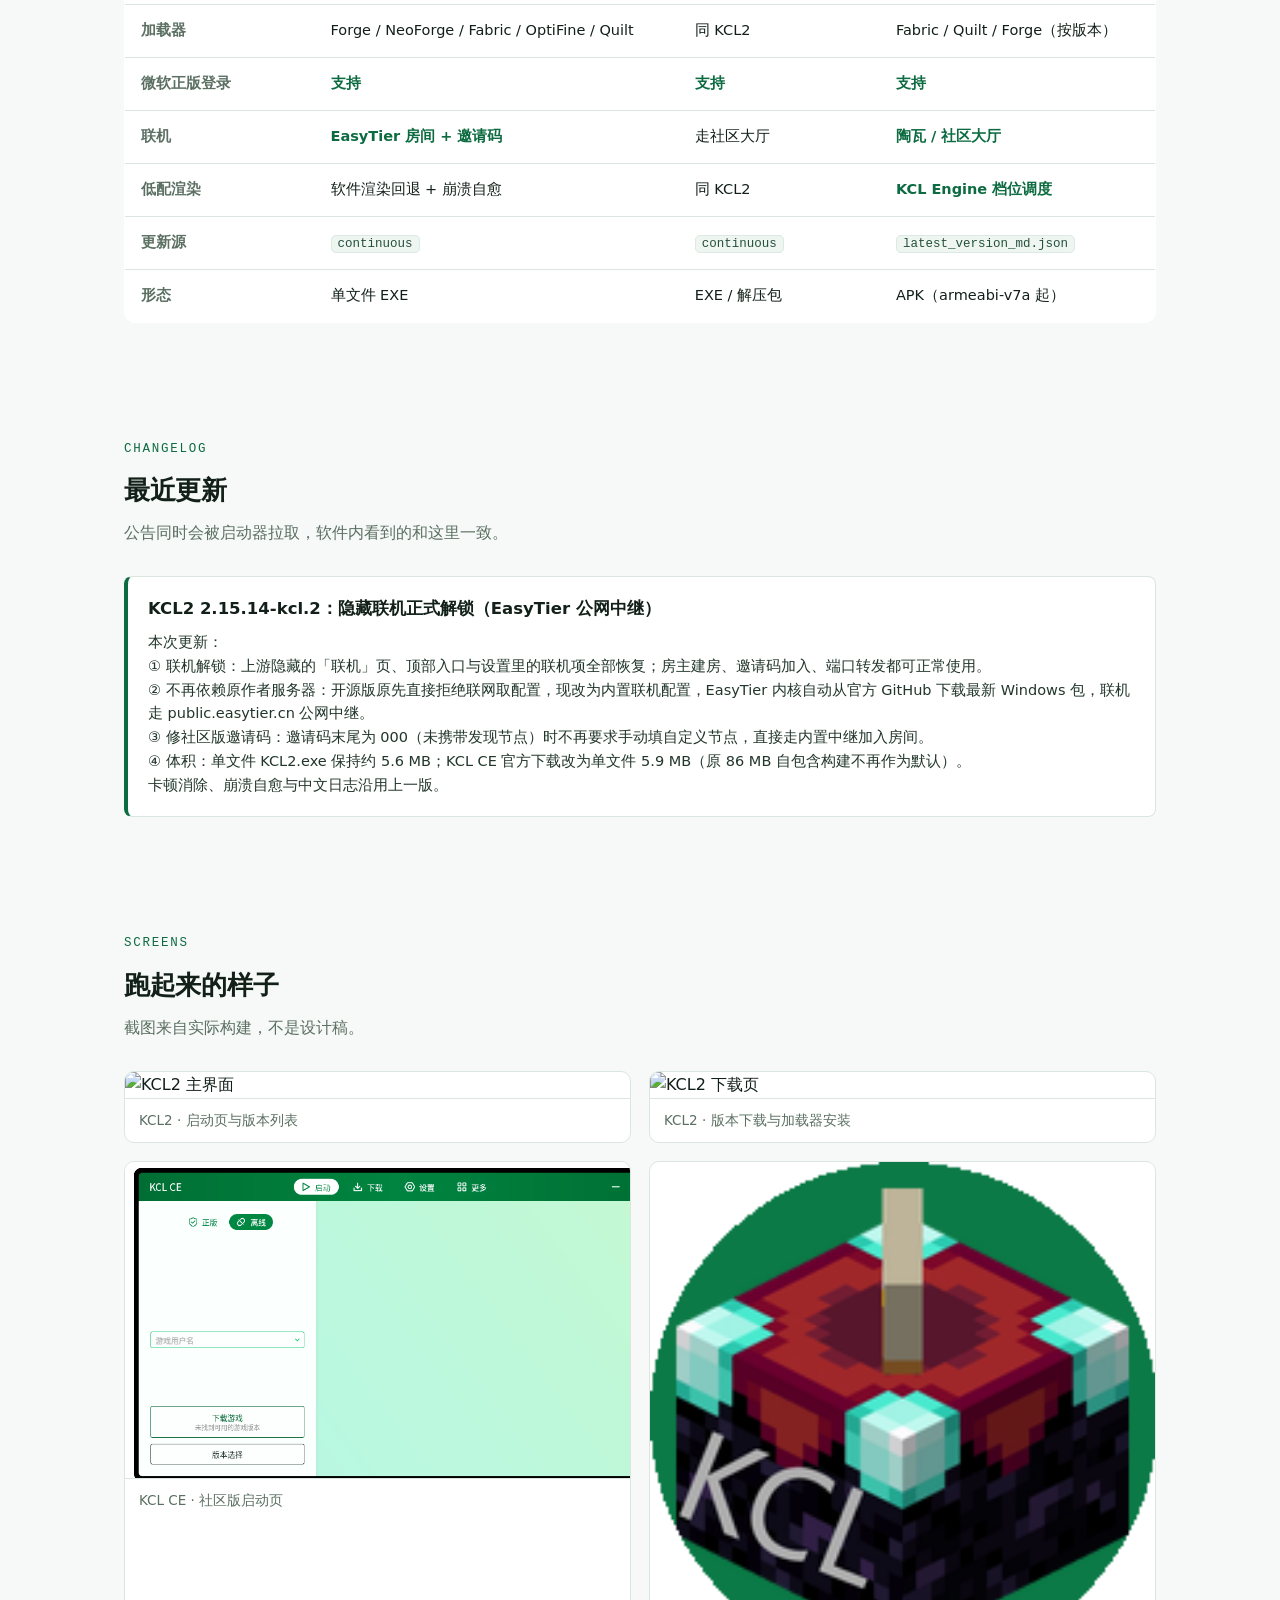
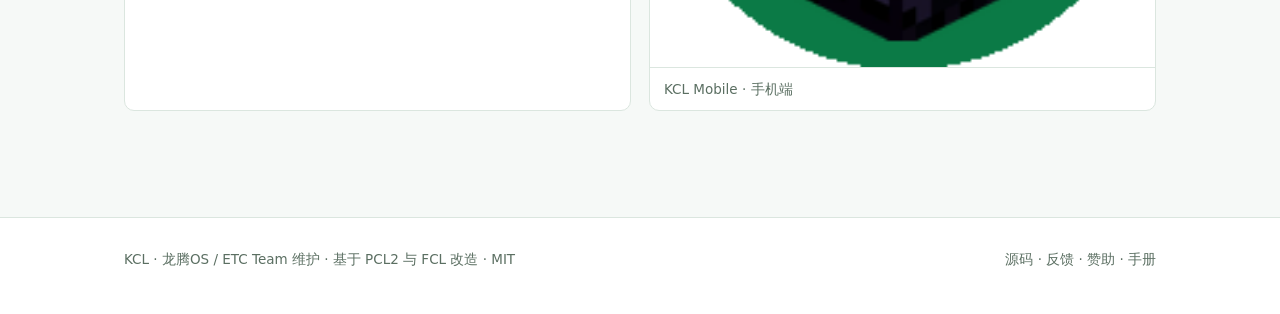
==== commit 22629cb2: "site: 官网重构（三端矩阵/统一视觉/下载页小体积构建）+ 双公告更新到 kcl.9 与 2.15.14-kcl.2" ====
--- a/website/index.html
+++ b/website/index.html
@@ -3,196 +3,151 @@
 <head>
 <meta charset="utf-8">
 <meta name="viewport" content="width=device-width,initial-scale=1">
-<title>KCL2 · Minecraft 启动器</title>
-<meta name="description" content="KCL2 是基于 Plain Craft Launcher 2 的第三方开源启动器，保留版本下载、加载器安装、整合包与微软正版登录，默认走官方与 BMCLAPI 双下载源。">
+<title>KCL · Minecraft 启动器家族</title>
+<meta name="description" content="KCL 是三端 Minecraft 启动器：Windows 的 KCL2 与 KCL CE、Android 的 KCL Mobile。基于 PCL2 与 FCL 改造，自带下载加速、正版登录、联机大厅与低配渲染优化。">
 <link rel="icon" type="image/x-icon" href="favicon.ico">
 <link rel="apple-touch-icon" href="assets/logo.png">
-<style>
-:root{--green:#0b7a46;--green-d:#075c35;--ink:#16241c;--mut:#5b6c61;--line:#e2ece5;--bg:#f7faf8}
-*{box-sizing:border-box}
-body{margin:0;background:var(--bg);color:var(--ink);font-family:"Segoe UI","PingFang SC","Microsoft YaHei",sans-serif;line-height:1.7}
-a{color:var(--green);text-decoration:none}
-.wrap{max-width:1000px;margin:0 auto;padding:0 22px}
-header.nav{position:sticky;top:0;background:rgba(247,250,248,.92);backdrop-filter:blur(8px);border-bottom:1px solid var(--line);z-index:10}
-.nav .wrap{display:flex;align-items:center;gap:18px;height:60px}
-.brand{display:flex;align-items:center;gap:10px;font-weight:800;font-size:19px;color:var(--green-d)}
-.brand img{width:30px;height:30px;border-radius:7px;display:block}
-.nav .sp{flex:1}
-.nav a.navlink{color:var(--mut);font-size:15px}
-.nav a.navlink:hover{color:var(--green)}
-.hero{padding:64px 0 40px;border-bottom:1px solid var(--line)}
-.hero h1{font-size:40px;line-height:1.2;margin:0 0 14px;letter-spacing:-.02em}
-.hero p.lead{font-size:17px;color:var(--mut);max-width:680px;margin:0 0 26px}
-.dl{display:flex;gap:12px;flex-wrap:wrap}
-.btn{display:inline-block;padding:12px 22px;border-radius:9px;font-weight:700;font-size:16px}
-.btn.primary{background:var(--green);color:#fff}
-.btn.primary:hover{background:var(--green-d)}
-.btn.sec{background:#fff;color:var(--green-d);border:1px solid #bcd8c8}
-.btn.sec:hover{border-color:var(--green)}
-.hero small{display:block;margin-top:16px;color:var(--mut);font-size:13px}
-.shots{padding:48px 0 8px}
-.shot{margin:0 0 40px}
-.shot img{width:100%;display:block;border:1px solid var(--line);border-radius:12px;background:#fff}
-.shot h3{font-size:19px;margin:0 0 6px}
-.shot p{color:var(--mut);margin:0 0 14px;font-size:15px}
-.feat{padding:30px 0}
-.grid{display:grid;grid-template-columns:repeat(3,1fr);gap:16px}
-.f{background:#fff;border:1px solid var(--line);border-radius:12px;padding:20px}
-.f b{display:block;margin-bottom:6px;font-size:16px}
-.f span{color:var(--mut);font-size:14px}
-.editions{padding:24px 0 8px}
-.egrid{display:grid;grid-template-columns:repeat(3,1fr);gap:16px}
-.e{background:#fff;border:1px solid var(--line);border-radius:12px;padding:24px}
-.e h3{margin:0 0 8px;font-size:20px}
-.e p{color:var(--mut);font-size:14px;margin:0 0 18px}
-.e .btn{width:100%;text-align:center}
-.notice{margin:34px 0;background:#eef7f1;border:1px solid #cde7d8;border-radius:12px;padding:20px 22px;color:#27513b;font-size:14.5px}
-.notice b{color:var(--green-d)}
-.links{padding:10px 0 40px;display:flex;gap:22px;flex-wrap:wrap;font-size:15px}
-footer{border-top:1px solid var(--line);padding:26px 0;color:var(--mut);font-size:13px}
-@media(max-width:760px){.grid,.egrid{grid-template-columns:1fr}.hero h1{font-size:30px}}
-</style>
+<link rel="stylesheet" href="assets/site.css">
 </head>
 <body>
+
 <header class="nav"><div class="wrap">
-  <div class="brand">
-    <img src="assets/logo.png" alt="KCL2 图标">
-    KCL2
-  </div>
+  <a class="brand" href="index.html"><img src="assets/logo.png" alt="KCL">KCL</a>
   <div class="sp"></div>
-  <a class="navlink" href="#shots">截图</a>
-  <a class="navlink" href="download.html">下载</a>
-  <a class="navlink" href="manual.html">使用手册</a>
-  <a class="navlink" href="https://github.com/ETQWFD/KCL2">源码</a>
+  <a class="nl" href="#products">三端</a>
+  <a class="nl" href="#matrix">能力对比</a>
+  <a class="nl" href="#logs">更新</a>
+  <a class="nl" href="download.html">下载</a>
+  <a class="nl" href="manual.html">手册</a>
+  <span class="ver" id="ver-top">v2.15.14-kcl.2</span>
 </div></header>
 
 <section class="hero"><div class="wrap">
-  <h1>当常见启动器暂时不可用时，<br>仍要有一个能进入游戏的入口。</h1>
-  <p class="lead">KCL2 基于 Plain Craft Launcher 2 二次开发，保留版本下载、加载器安装、整合包管理、版本隔离与微软正版登录。版本文件默认同时走 Mojang 官方源与 BMCLAPI 镜像源，任一源失败会自动切换，支持多线程与断点续传。</p>
-  <div id="announce" class="notice" style="display:none"></div>
-  <div class="dl">
-    <a class="btn primary" href="download.html">选择版本下载</a>
-    <a class="btn sec" href="download.html#dotnet">.NET 依赖补丁（仅启动报错时需要）</a>
+  <p class="eyebrow">PLAIN CRAFT LAUNCHER · 第三方改造 · MIT</p>
+  <h1>一个账号，三台设备，<br>同一个 <em>KCL</em>。</h1>
+  <p class="lead">Windows 用 KCL2 或 KCL CE，Android 用 KCL Mobile。版本下载、加载器安装、整合包、微软正版登录、局域网联机与低配渲染优化，三端同源同更新源。</p>
+  <div class="cta">
+    <a class="btn primary" href="download.html#kcl2">下载 KCL2（Windows）</a>
+    <a class="btn ghost" href="download.html#mobile">下载 KCL（Android）</a>
+    <a class="btn ghost" href="download.html#ce">KCL CE 社区版</a>
   </div>
-  <small>解压后只有一个 KCL2.exe，首次运行在同目录生成 KCL 与 .minecraft 两个文件夹。要求 Windows 7 及以上 64 位、已安装 .NET Framework 4.8。</small>
-</div></section>
-
-<section class="shots wrap" id="shots">
-  <div class="shot">
-    <h3>启动页</h3>
-    <p>离线与正版登录、游戏用户名、版本入口，沿用 PCL2 的界面布局，默认绿色主题。</p>
-    <img src="assets/shot-home.png" alt="KCL2 启动主界面" loading="lazy">
-  </div>
-  <div class="shot">
-    <h3>下载页</h3>
-    <p>直接拉取 Mojang 官方版本清单，正式版、预览版、远古版分组展示，可下载并安装原版与各类加载器。</p>
-    <img src="assets/shot-download.png" alt="KCL2 版本下载页面" loading="lazy">
-  </div>
-  <div class="shot">
-    <h3>关于与更新</h3>
-    <p>保留原作者与上游的英文署名；每次启动自动检查本仓库更新，可选择立即更新、以后再说或忽略该版本。</p>
-    <img src="assets/shot-about.png" alt="KCL2 关于与鸣谢页面" loading="lazy">
-  </div>
-</section>
-
-<section class="shots wrap" id="shots-ce">
-  <h2 class="block-title">KCL CE（社区版）实拍</h2>
-  <div class="shot">
-    <h3>启动页</h3>
-    <p>社区版与 KCL2 同一套代码与界面，绿色主题、正版 / 离线入口一致，单文件启动。</p>
-    <img src="assets/ce-home.png" alt="KCL CE 启动主界面" loading="lazy">
-  </div>
-  <div class="shot">
-    <h3>下载页</h3>
-    <p>真实拉取版本清单并下载，社区版走独立的更新通道与公告，不与主力版互相干扰。</p>
-    <img src="assets/ce-download.png" alt="KCL CE 版本下载页面" loading="lazy">
-  </div>
-  <div class="shot">
-    <h3>关于与鸣谢</h3>
-    <p>同样保留龙腾猫跃 / LTCat 与 PCL 上游的英文署名，改动由 ETC Team 维护。</p>
-    <img src="assets/ce-about.png" alt="KCL CE 关于与鸣谢页面" loading="lazy">
-  </div>
-</section>
-
-<section class="feat wrap"><div class="grid">
-  <div class="f"><b>真实可用的版本下载</b><span>官方 + BMCLAPI 双源、多线程、断点续传与失败重试，解决下载慢和更新中断。</span></div>
-  <div class="f"><b>微软正版登录</b><span>支持正版账号授权登录；登录授权名称显示为 KCL2。</span></div>
-  <div class="f"><b>单文件分发</b><span>全部程序集内嵌进一个 EXE，不释放多余 DLL，配置统一写入 KCL 文件夹。</span></div>
-  <div class="f"><b>启动前公平性检查</b><span>识别常见作弊客户端 / 作弊 Mod 与 JVM 注入参数，命中则不启动并写入日志。</span></div>
-  <div class="f"><b>整合包兼容</b><span>保留版本隔离与整合包元数据读写，整合包安装目录与原版习惯一致。</span></div>
-  <div class="f"><b>软件内自动更新</b><span>比对本仓库最新提交，更新包在软件内下载并自动替换重启。</span></div>
-</div></section>
-
-<section class="editions wrap" id="editions"><div class="egrid">
-  <div class="e">
-    <h3>KCL2</h3>
-    <p>主力版本。单文件 EXE，面向普通玩家，持续维护与修复。</p>
-    <a class="btn primary" href="download.html#kcl2">前往下载 KCL2</a>
-  </div>
-  <div class="e">
-    <h3>KCL CE（社区版）</h3>
-    <p>与 KCL2 同一套代码与修复，单文件 EXE；使用独立的更新通道与公告，在同一官网分发，供偏好社区渠道的用户下载。</p>
-    <a class="btn sec" href="download.html#ce">前往下载 KCL CE</a>
-  </div>
-  <div class="e">
-    <h3><img src="assets/kcl-mobile.png" alt="KCL 手机版图标" style="width:40px;height:40px;border-radius:10px;vertical-align:middle;margin-right:8px">KCL（Android 手机版）</h3>
-    <p>基于 FCL（Fold Craft Launcher）的第三方再发行，在手机上运行 Minecraft Java 版；保留附魔台标志、绿色主题，更新与公告走本团队渠道，保留 FCL 上游署名，遵循 GPL-v3。全架构通用 APK，正式版可直接安装。</p>
-    <a class="btn sec" href="download.html#mobile">前往下载手机版 APK</a>
-    <a class="btn sec" href="https://github.com/ETQWFD/KCL-Mobile/releases/latest/download/KCLMobile-1.3.1-kcl.5-armeabi-v7a.apk" style="margin-top:10px">GitHub 最新版直链 APK</a>
+  <div class="meta">
+    <span>Windows 单文件 <b id="m-kcl2">5.4 MB</b></span>
+    <span>Android 32 位 <b id="m-mobile">84 MB</b></span>
+    <span>联机 <b>EasyTier 公网中继</b></span>
+    <span>更新源 <b>GitHub + 蓝奏云</b></span>
   </div>
 </div></section>
 
-<div class="wrap"><div class="notice">
-  <b>关于责任与运营：</b>KCL 系列不运营 Minecraft，也不运营任何多人服务器。未成年人充值、服务器封禁、道具纠纷、支付退款或服务器管理规则，请联系对应服主、服务器管理组、支付渠道或 Microsoft / Mojang 官方支持，这些不属于启动器可处理范围。桌面版 KCL2 / KCL CE 基于 Plain Craft Launcher 2 修改、遵循 MIT，原作者龙腾猫跃 / LTCat 及 PCL 上游保留署名；Android 版 KCL 基于 FCL（Fold Craft Launcher）再发行、遵循 GPL-v3，FCL-Team 上游署名保留。所有改动由 ETC Team（龙腾OS）维护，按“现状”提供、不附带担保。
-</div></div>
+<section class="blk tight"><div class="wrap">
+  <div class="notice">
+    <b>本次重点（电脑版）：</b>原本被上游隐藏的「联机」正式解锁——顶部联机页、设置里的联机项、邀请码房间全部可用，联机内核 EasyTier 走公网中继，不再依赖原作者服务器；同时修复了社区版邀请码 000 无法加入的老问题。
+  </div>
+</div></section>
 
-<section class="wrap links">
-  <a href="manual.html">使用手册</a>
-  <a href="https://github.com/ETQWFD/KCL2/issues">问题反馈（Issues）</a>
-  <a href="mailto:2416444244@qq.com">邮件反馈</a>
-  <a href="http://qm.qq.com/cgi-bin/qm/qr?_wv=1027&k=b31JnHKqph3vMmCIhk2htihvcREH2F1t&authKey=U8JJu2GFgtaIvRnov%2FhH7%2Bcq08hv8JM6q5GBdGBzF1yZXYTSGSbQP9O%2FIh%2BVqby9&noverify=0&group_code=1121514619">加入 QQ 群</a>
-</section>
+<section class="blk" id="products"><div class="wrap">
+  <p class="kicker">Three builds</p>
+  <h2 class="sec">挑一个开始玩</h2>
+  <p class="sub">同一个 KCL 品牌，三种形态。下面按钮直达最新构建，不用再翻 Release 列表。</p>
+  <div class="grid3">
+    <div class="p">
+      <div class="tag">WINDOWS · 主力</div>
+      <h3>KCL2</h3>
+      <p class="desc">基于 PCL2 的单文件启动器。版本下载、Forge/NeoForge/Fabric/OptiFine、整合包、正版登录、联机房间都在里面，解压即用。</p>
+      <div class="row">
+        <a class="btn primary" href="https://github.com/ETQWFD/KCL2/releases/latest/download/KCL2.exe">下载 EXE</a>
+        <a class="btn paper" href="https://github.com/ETQWFD/KCL2/releases/latest/download/KCL2-portable.zip">便携包</a>
+      </div>
+      <div class="meta" id="v-kcl2">2.15.14-kcl.2 · 单文件</div>
+    </div>
+    <div class="p">
+      <div class="tag">WINDOWS · 社区</div>
+      <h3>KCL CE</h3>
+      <p class="desc">Community Edition，走社区渠道分发。适合想用独立构建、单独更新通道的玩家，功能与 KCL2 对齐。</p>
+      <div class="row">
+        <a class="btn primary" href="https://github.com/ETQWFD/KCL-CE/releases/download/continuous/KCLCE.exe">下载 EXE</a>
+        <a class="btn paper" href="download.html#ce">选择架构</a>
+      </div>
+      <div class="meta" id="v-ce">2.15.11 · 单文件 5.9 MB</div>
+    </div>
+    <div class="p">
+      <div class="tag">ANDROID · 手机</div>
+      <h3>KCL Mobile</h3>
+      <p class="desc">基于 FCL 的手机启动器。低配机专属渲染调度层、模组版本拦截、白边修复，PowerVR 老机型也能进游戏。</p>
+      <div class="row">
+        <a class="btn primary" href="download.html#mobile">APK 下载</a>
+        <a class="btn paper" href="https://github.com/ETQWFD/KCL-Mobile/releases/latest">Release</a>
+      </div>
+      <div class="meta" id="v-mobile">1.3.1-kcl.9 · 200059</div>
+    </div>
+  </div>
+</div></section>
+
+<section class="blk" id="matrix"><div class="wrap">
+  <p class="kicker">Capability matrix</p>
+  <h2 class="sec">三端到底差在哪</h2>
+  <p class="sub">不写“全面领先”这种空话，能做什么、做不到什么，直接摊开。</p>
+  <table class="matrix">
+    <thead><tr><th>能力</th><th>KCL2（Windows）</th><th>KCL CE（Windows）</th><th>KCL Mobile（Android）</th></tr></thead>
+    <tbody>
+      <tr><td>版本下载</td><td class="yes">官方源 + BMCLAPI</td><td class="yes">官方源 + BMCLAPI</td><td class="yes">官方源 + BMCLAPI</td></tr>
+      <tr><td>加载器</td><td>Forge / NeoForge / Fabric / OptiFine / Quilt</td><td>同 KCL2</td><td>Fabric / Quilt / Forge（按版本）</td></tr>
+      <tr><td>微软正版登录</td><td class="yes">支持</td><td class="yes">支持</td><td class="yes">支持</td></tr>
+      <tr><td>联机</td><td class="yes">EasyTier 房间 + 邀请码</td><td>走社区大厅</td><td class="yes">陶瓦 / 社区大厅</td></tr>
+      <tr><td>低配渲染</td><td>软件渲染回退 + 崩溃自愈</td><td>同 KCL2</td><td class="yes">KCL Engine 档位调度</td></tr>
+      <tr><td>更新源</td><td><code>continuous</code></td><td><code>continuous</code></td><td><code>latest_version_md.json</code></td></tr>
+      <tr><td>形态</td><td>单文件 EXE</td><td>EXE / 解压包</td><td>APK（armeabi-v7a 起）</td></tr>
+    </tbody>
+  </table>
+</div></section>
+
+<section class="blk" id="logs"><div class="wrap">
+  <p class="kicker">Changelog</p>
+  <h2 class="sec">最近更新</h2>
+  <p class="sub">公告同时会被启动器拉取，软件内看到的和这里一致。</p>
+  <div class="logs" id="logs-list"><p class="logs-empty">正在读取公告…</p></div>
+</div></section>
+
+<section class="blk"><div class="wrap">
+  <p class="kicker">Screens</p>
+  <h2 class="sec">跑起来的样子</h2>
+  <p class="sub">截图来自实际构建，不是设计稿。</p>
+  <div class="shots">
+    <figure><img src="assets/shot-home.png" alt="KCL2 主界面" loading="lazy"><figcaption>KCL2 · 启动页与版本列表</figcaption></figure>
+    <figure><img src="assets/shot-download.png" alt="KCL2 下载页" loading="lazy"><figcaption>KCL2 · 版本下载与加载器安装</figcaption></figure>
+    <figure><img src="assets/ce-home.png" alt="KCL CE 主界面" loading="lazy"><figcaption>KCL CE · 社区版启动页</figcaption></figure>
+    <figure><img src="assets/kcl-mobile.png" alt="KCL Mobile" loading="lazy"><figcaption>KCL Mobile · 手机端</figcaption></figure>
+  </div>
+</div></section>
 
 <footer><div class="wrap">
-  KCL2 · ETC Team · 基于 Plain Craft Launcher 2 的第三方修改，遵循 MIT 许可。Minecraft 及相关标识归 Microsoft / Mojang 所有。
+  <div>KCL · 龙腾OS / ETC Team 维护 · 基于 PCL2 与 FCL 改造 · MIT</div>
+  <div>
+    <a href="https://github.com/ETQWFD/KCL2">源码</a> ·
+    <a href="https://github.com/ETQWFD/KCL2/issues">反馈</a> ·
+    <a href="https://b23.tv/o42pOXH">赞助</a> ·
+    <a href="manual.html">手册</a>
+  </div>
 </div></footer>
+
 <script>
-// KCL Mobile 公告渲染：后台 dan.html 发布的 announcement-mobile.json（FCL Announcement v2）在官网即时展示
 (function(){
-  var BOX=document.getElementById('announce');
-  if(!BOX)return;
-  function esc(s){return String(s==null?'':s).replace(/[&<>"']/g,function(c){return {'&':'&amp;','<':'&lt;','>':'&gt;','"':'&quot;',"'":'&#39;'}[c]})}
-  function pick(arr){
-    if(!arr||!arr.length)return '';
-    var z=arr.filter(function(c){return (c.lang||'').toLowerCase().indexOf('zh')===0})[0]
-        ||arr.filter(function(c){return (c.lang||'').toLowerCase().indexOf('en')===0})[0]
-        ||arr[0];
-    return z?z.text:'';
-  }
-  function best(j){
-    var list=Array.isArray(j)?j:[j];
-    if(!list.length||!list[0])return null;
-    var m=list[0];
-    list.forEach(function(a){if(a&&Number(a.id)>Number(m.id))m=a});
-    return m;
-  }
-  function render(a){
-    if(!a)return;
-    if(a.outdated){console.log('[announce] skipped, outdated id='+a.id);return}
-    var t=pick(a.title),c=pick(a.content);
-    if(!t&&!c){console.log('[announce] empty text, id='+a.id);return}
-    BOX.innerHTML='<b>最新公告 · '+esc(t)+'</b>'
-      +'<div style="color:var(--mut);font-size:13px;margin:4px 0 8px">'+esc(a.date||'')+'</div>'
-      +'<div>'+esc(c)+'</div>';
-    BOX.style.display='block';
-  }
-  var RAW='https://raw.githubusercontent.com/ETQWFD/KCL2/main/website/announcement-mobile.json';
-  var CDN='https://cdn.jsdelivr.net/gh/ETQWFD/KCL2@main/website/announcement-mobile.json';
-  fetch(RAW+'?t='+Date.now(),{cache:'no-store'})
-    .then(function(r){if(!r.ok)throw new Error('raw HTTP '+r.status);return r.json()})
-    .catch(function(){return fetch(CDN).then(function(r){if(!r.ok)throw new Error('cdn HTTP '+r.status);return r.json()})})
-    .then(function(j){render(best(j))})
-    .catch(function(e){console.log('[announce] not shown:',e&&e.message)})
+  function fmt(bytes){if(!bytes)return'';var mb=bytes/1048576;return (mb>=100?mb.toFixed(0):mb.toFixed(1))+' MB';}
+  fetch('_data/stats.json?t='+Date.now(),{cache:'no-store'}).then(function(r){return r.json()}).then(function(d){
+    var R=d.repos||{};
+    if(R.kcl2){var a=(R.kcl2.assets||[]).filter(function(x){return /KCL2\.exe$/.test(x.name)})[0];
+      if(a){document.getElementById('m-kcl2').textContent=fmt(a.size);}
+      var vt=document.getElementById('ver-top');if(vt&&R.kcl2.tag==='continuous')vt.textContent='v2.15.14-kcl.2';}
+    if(R.mobile){var b=(R.mobile.assets||[]).filter(function(x){return /\.apk$/.test(x.name)})[0];
+      if(b){document.getElementById('m-mobile').textContent=fmt(b.size);}}
+  }).catch(function(){});
+
+  fetch('announce.json?t='+Date.now(),{cache:'no-store'}).then(function(r){return r.json()}).then(function(a){
+    if(!a||!a.enabled||!a.title)return;
+    var list=document.getElementById('logs-list');
+    list.innerHTML='<article class="log"><h3>'+esc(a.title)+'</h3><p>'+esc(a.content||'')+'</p></article>';
+  }).catch(function(){});
+  function esc(s){return String(s).replace(/[&<>"]/g,function(c){return {'&':'&amp;','<':'&lt;','>':'&gt;','"':'&quot;'}[c];});}
 })();
 </script>
 </body>
--- a/website/assets/site.css
+++ b/website/assets/site.css
@@ -0,0 +1,110 @@
+/* KCL 官网统一样式 —— 2026 重构版 */
+:root{
+  --ink:#122019; --ink-2:#22362b; --mut:#5b6f62;
+  --green:#0d6b41; --green-d:#08482c; --green-l:#e8f4ec;
+  --line:#dbe6df; --paper:#f6f9f7; --card:#ffffff;
+  --mono:"Cascadia Mono","JetBrains Mono",Consolas,"Courier New",monospace;
+}
+*{box-sizing:border-box}
+html{scroll-behavior:smooth}
+body{margin:0;background:var(--paper);color:var(--ink);
+  font-family:"Segoe UI","PingFang SC","Microsoft YaHei",system-ui,sans-serif;
+  line-height:1.65;font-size:16px;-webkit-font-smoothing:antialiased}
+a{color:var(--green);text-decoration:none}
+img{max-width:100%}
+.wrap{max-width:1080px;margin:0 auto;padding:0 24px}
+
+/* 顶栏 */
+.nav{position:sticky;top:0;z-index:20;background:#0c1b14;color:#e9f5ee}
+.nav .wrap{display:flex;align-items:center;gap:26px;height:64px}
+.brand{display:flex;align-items:center;gap:11px;font-weight:800;font-size:19px;color:#fff;letter-spacing:.02em}
+.brand img{width:32px;height:32px;border-radius:8px}
+.nav .sp{flex:1}
+.nav a.nl{color:#a9c6b7;font-size:15px}
+.nav a.nl:hover{color:#fff}
+.nav .ver{font-family:var(--mono);font-size:12.5px;color:#7fd3a7;border:1px solid #2c5342;border-radius:6px;padding:3px 8px}
+
+/* 首屏 */
+.hero{background:#0c1b14;color:#eaf6ef;padding:74px 0 58px;border-bottom:4px solid var(--green)}
+.hero .eyebrow{font-family:var(--mono);font-size:13px;letter-spacing:.16em;color:#7fd3a7;margin:0 0 16px}
+.hero h1{margin:0;font-size:clamp(34px,5.2vw,58px);line-height:1.1;letter-spacing:-.02em;font-weight:800}
+.hero h1 em{font-style:normal;color:#8fe0b4}
+.hero p.lead{margin:22px 0 30px;max-width:660px;color:#b8d2c4;font-size:17px}
+.hero .cta{display:flex;gap:12px;flex-wrap:wrap;align-items:center}
+.btn{display:inline-flex;align-items:center;gap:8px;padding:12px 20px;border-radius:8px;font-weight:700;font-size:15.5px;border:1px solid transparent;transition:transform .12s ease,background .12s}
+.btn:hover{transform:translateY(-1px)}
+.btn.primary{background:#19a363;color:#fff}
+.btn.primary:hover{background:#148a53}
+.btn.ghost{background:transparent;color:#d9efe2;border-color:#3a6552}
+.btn.ghost:hover{border-color:#7fd3a7}
+.btn.paper{background:#fff;color:var(--green-d);border-color:#cfdfd5}
+.hero .meta{margin-top:26px;display:flex;gap:28px;flex-wrap:wrap;font-family:var(--mono);font-size:13px;color:#8fb8a3}
+.hero .meta b{color:#fff;font-weight:600}
+
+/* 通用区块 */
+section.blk{padding:58px 0}
+section.blk.tight{padding:36px 0}
+h2.sec{margin:0 0 8px;font-size:26px;letter-spacing:-.01em}
+p.sub{margin:0 0 30px;color:var(--mut)}
+.kicker{font-family:var(--mono);font-size:12.5px;letter-spacing:.14em;color:var(--green);text-transform:uppercase;margin:0 0 10px}
+
+/* 三端矩阵 */
+.matrix{width:100%;border-collapse:collapse;background:var(--card);border:1px solid var(--line);border-radius:12px;overflow:hidden}
+.matrix th,.matrix td{padding:14px 16px;text-align:left;border-bottom:1px solid var(--line);font-size:14.5px}
+.matrix thead th{background:#0d2b1e;color:#dff2e7;font-weight:700;font-size:14px}
+.matrix thead th:first-child{width:190px;color:#8fb8a3;font-weight:500}
+.matrix tbody tr:last-child td{border-bottom:0}
+.matrix td:first-child{color:var(--mut);font-weight:600}
+.matrix .yes{color:#0d6b41;font-weight:700}
+.matrix .no{color:#9aaba2}
+.matrix code{font-family:var(--mono);font-size:12.5px;background:#eff6f2;border:1px solid #dcebe2;border-radius:5px;padding:1px 6px;color:#24503a}
+
+/* 产品卡 */
+.grid3{display:grid;grid-template-columns:repeat(3,1fr);gap:18px}
+.p{background:var(--card);border:1px solid var(--line);border-radius:12px;padding:22px;display:flex;flex-direction:column}
+.p .tag{font-family:var(--mono);font-size:11.5px;letter-spacing:.1em;color:var(--green);margin-bottom:8px}
+.p h3{margin:0 0 6px;font-size:19px}
+.p .desc{color:var(--mut);font-size:14.5px;margin:0 0 16px;flex:1}
+.p .row{display:flex;gap:8px;flex-wrap:wrap}
+.p .row .btn{padding:9px 14px;font-size:14px}
+.p .meta{font-family:var(--mono);font-size:12px;color:#73877b;margin-top:14px}
+
+/* 更新日志 */
+.logs{display:grid;gap:14px}
+.log{background:#fff;border:1px solid var(--line);border-left:4px solid var(--green);border-radius:8px;padding:18px 20px}
+.log h3{margin:0 0 6px;font-size:16.5px}
+.log .date{font-family:var(--mono);font-size:12px;color:#73877b}
+.log p{margin:8px 0 0;color:var(--ink-2);font-size:14.5px;white-space:pre-line}
+.logs-empty{color:var(--mut);font-size:14px}
+
+/* 截图 */
+.shots{display:grid;grid-template-columns:repeat(2,1fr);gap:18px}
+.shots figure{margin:0;background:#fff;border:1px solid var(--line);border-radius:10px;overflow:hidden}
+.shots img{display:block;width:100%}
+.shots figcaption{padding:10px 14px;font-size:13.5px;color:var(--mut);border-top:1px solid var(--line)}
+
+/* 下载页产品块 */
+.dcard{background:#fff;border:1px solid var(--line);border-radius:12px;padding:26px 26px 22px;margin:0 0 22px;scroll-margin-top:90px}
+.dcard h2{margin:0 0 4px;font-size:22px}
+.dcard .sub2{color:var(--mut);font-size:14.5px;margin:0 0 18px}
+.dcard .dlrow{display:flex;gap:10px;flex-wrap:wrap}
+.dcard .alt{margin-top:14px;font-size:14px;color:var(--mut)}
+.notice{background:var(--green-l);border:1px solid #cde7d8;border-radius:10px;padding:16px 18px;color:#24503a;font-size:14px;margin:0 0 26px}
+.notice b{color:var(--green-d)}
+.pill{display:inline-block;font-family:var(--mono);font-size:12px;background:#eef7f1;border:1px solid #cde7d8;color:#24503a;border-radius:20px;padding:2px 10px;margin-left:8px;vertical-align:middle}
+
+footer{border-top:1px solid var(--line);margin-top:48px;padding:30px 0 44px;color:var(--mut);font-size:13.5px;background:#fff}
+footer .wrap{display:flex;gap:24px;flex-wrap:wrap;justify-content:space-between}
+footer a{color:var(--mut)}
+footer a:hover{color:var(--green)}
+
+@media(max-width:860px){
+  .grid3{grid-template-columns:1fr}
+  .shots{grid-template-columns:1fr}
+  .hero{padding:54px 0 42px}
+  .nav .wrap{height:56px;gap:14px}
+  .nav a.nl{font-size:13.5px}
+  .nav .ver{display:none}
+  .matrix thead th:first-child{width:auto}
+  .matrix th,.matrix td{padding:11px 10px;font-size:13.5px}
+}
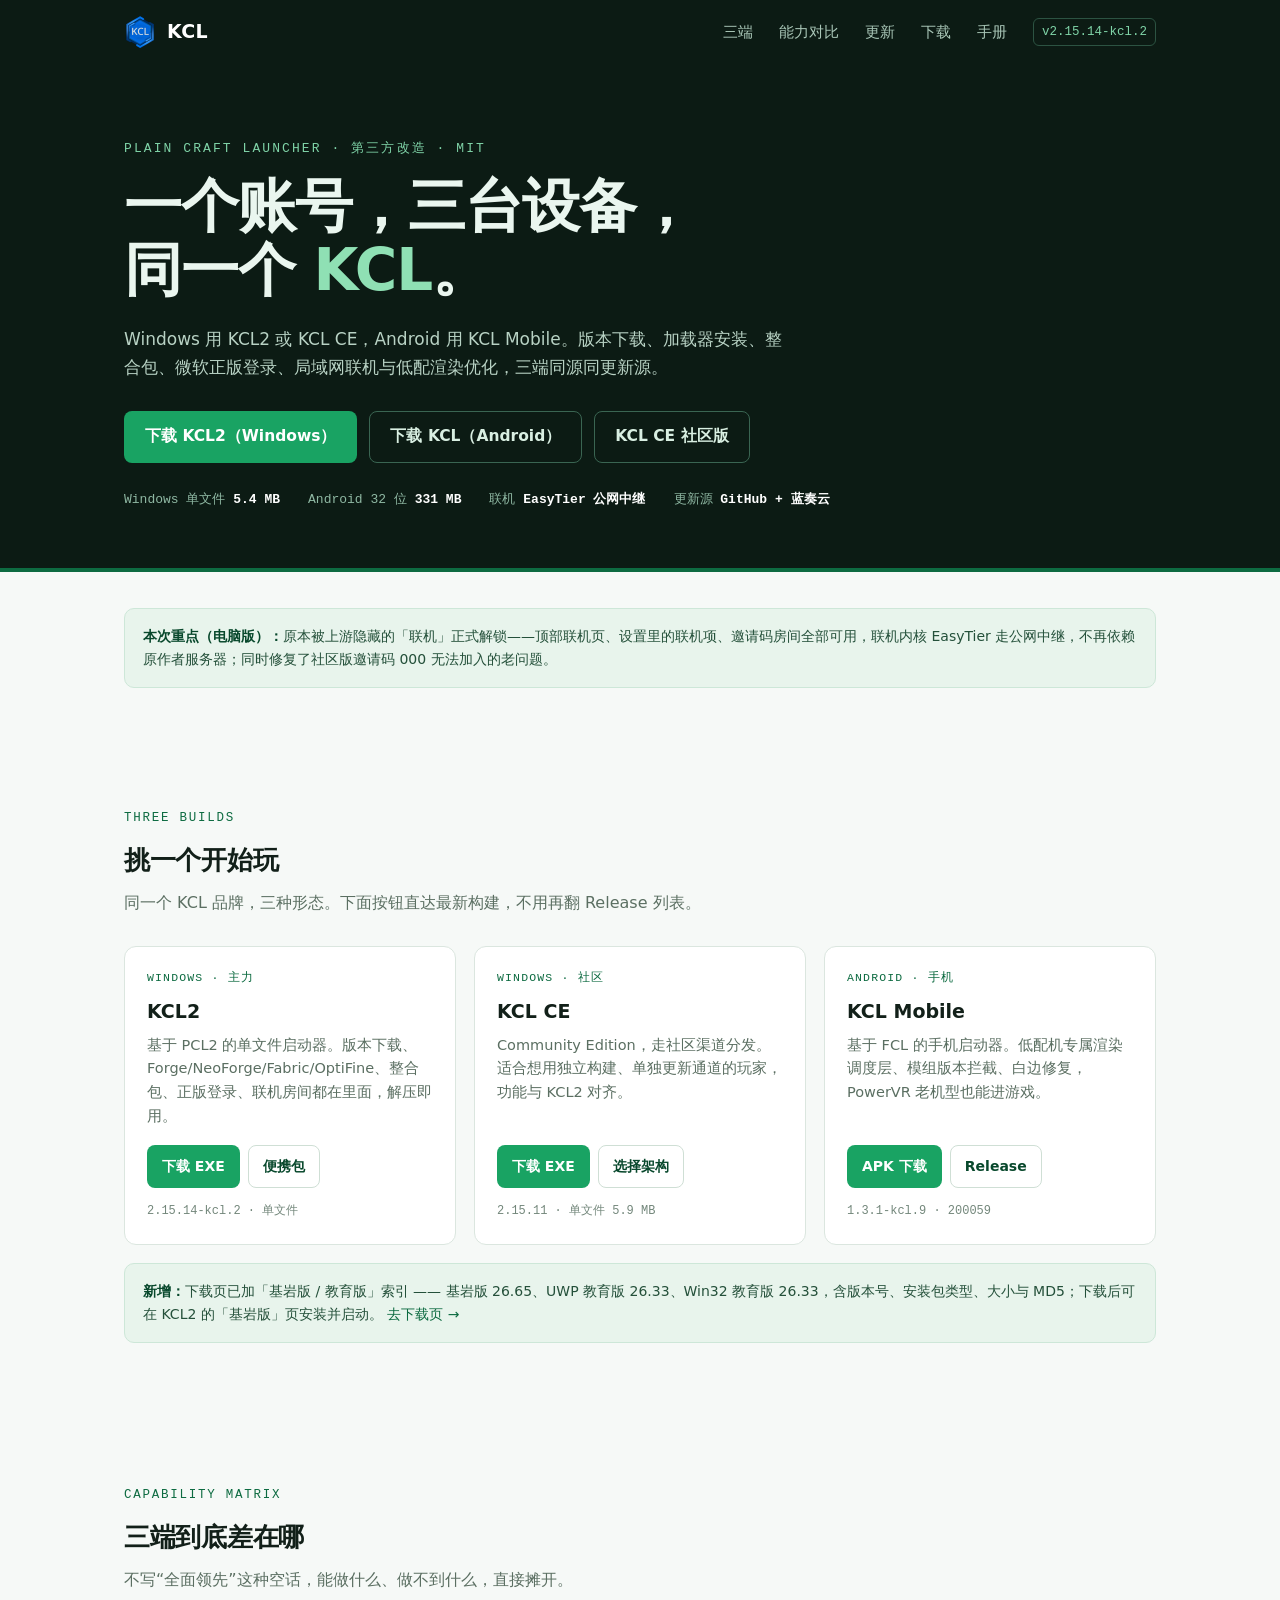
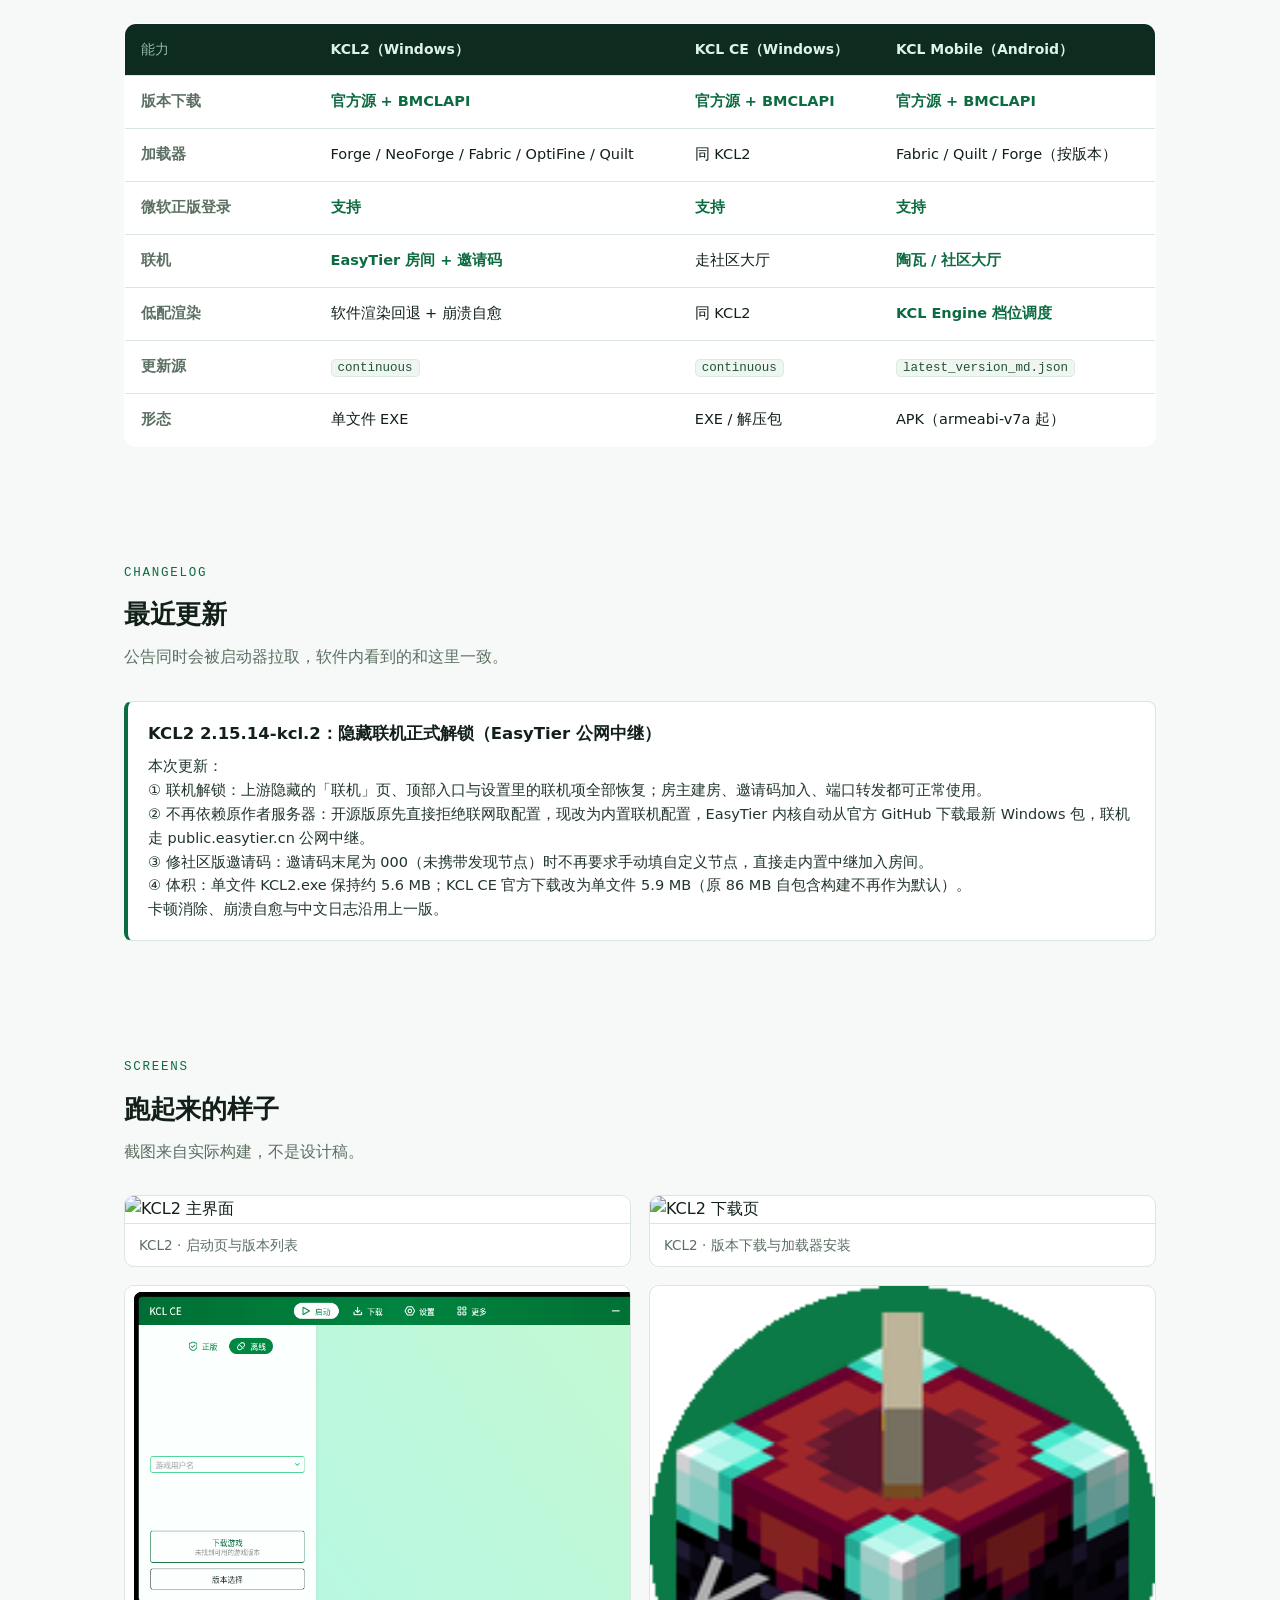
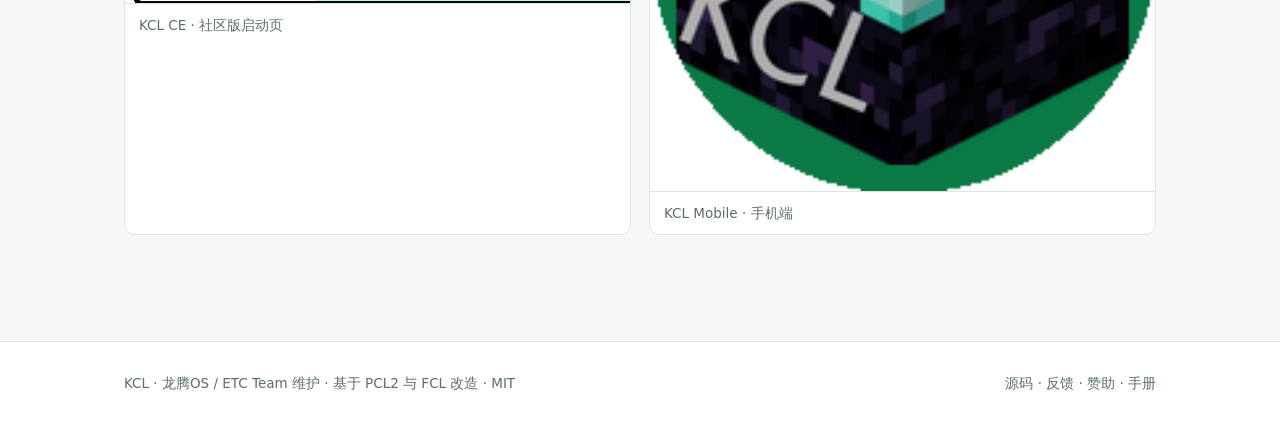
==== commit b373b29f: "feat: 基岩版/教育版下载与安装启动（KCL2 2.15.15-kcl.3 + 官网三分类）" ====
--- a/website/index.html
+++ b/website/index.html
@@ -81,6 +81,10 @@
       <div class="meta" id="v-mobile">1.3.1-kcl.9 · 200059</div>
     </div>
   </div>
+  <div class="notice" style="margin-top:18px">
+    <b>新增：</b>下载页已加「基岩版 / 教育版」索引 —— 基岩版 26.65、UWP 教育版 26.33、Win32 教育版 26.33，含版本号、安装包类型、大小与 MD5；下载后可在 KCL2 的「基岩版」页安装并启动。
+    <a href="download.html#bedrock">去下载页 →</a>
+  </div>
 </div></section>
 
 <section class="blk" id="matrix"><div class="wrap">
--- a/website/assets/site.css
+++ b/website/assets/site.css
@@ -108,3 +108,20 @@
   .matrix thead th:first-child{width:auto}
   .matrix th,.matrix td{padding:11px 10px;font-size:13.5px}
 }
+
+/* 基岩版 / 教育版 下载表 */
+.bgroup{margin:22px 0 6px;padding-top:6px;border-top:1px dashed var(--line)}
+.bgroup h3{margin:10px 0 6px;font-size:18px;color:var(--green-d)}
+.btable{display:flex;flex-direction:column;gap:8px;margin:6px 0 4px}
+.brow{display:flex;align-items:center;gap:14px;justify-content:space-between;
+  background:var(--card);border:1px solid var(--line);border-radius:10px;padding:12px 14px}
+.binfo{display:flex;flex-direction:column;gap:3px;min-width:0}
+.binfo b{font-size:15.5px}
+.bmeta{font-family:var(--mono);font-size:12.5px;color:var(--mut);word-break:break-all}
+.bhash{font-family:var(--mono);font-size:11.5px;color:#8aa296;word-break:break-all}
+.bbtn{flex:0 0 auto}
+.bbtn .btn{padding:9px 16px;font-size:14px}
+@media (max-width:640px){
+  .brow{flex-direction:column;align-items:stretch;gap:8px}
+  .bbtn .btn{width:100%;justify-content:center}
+}
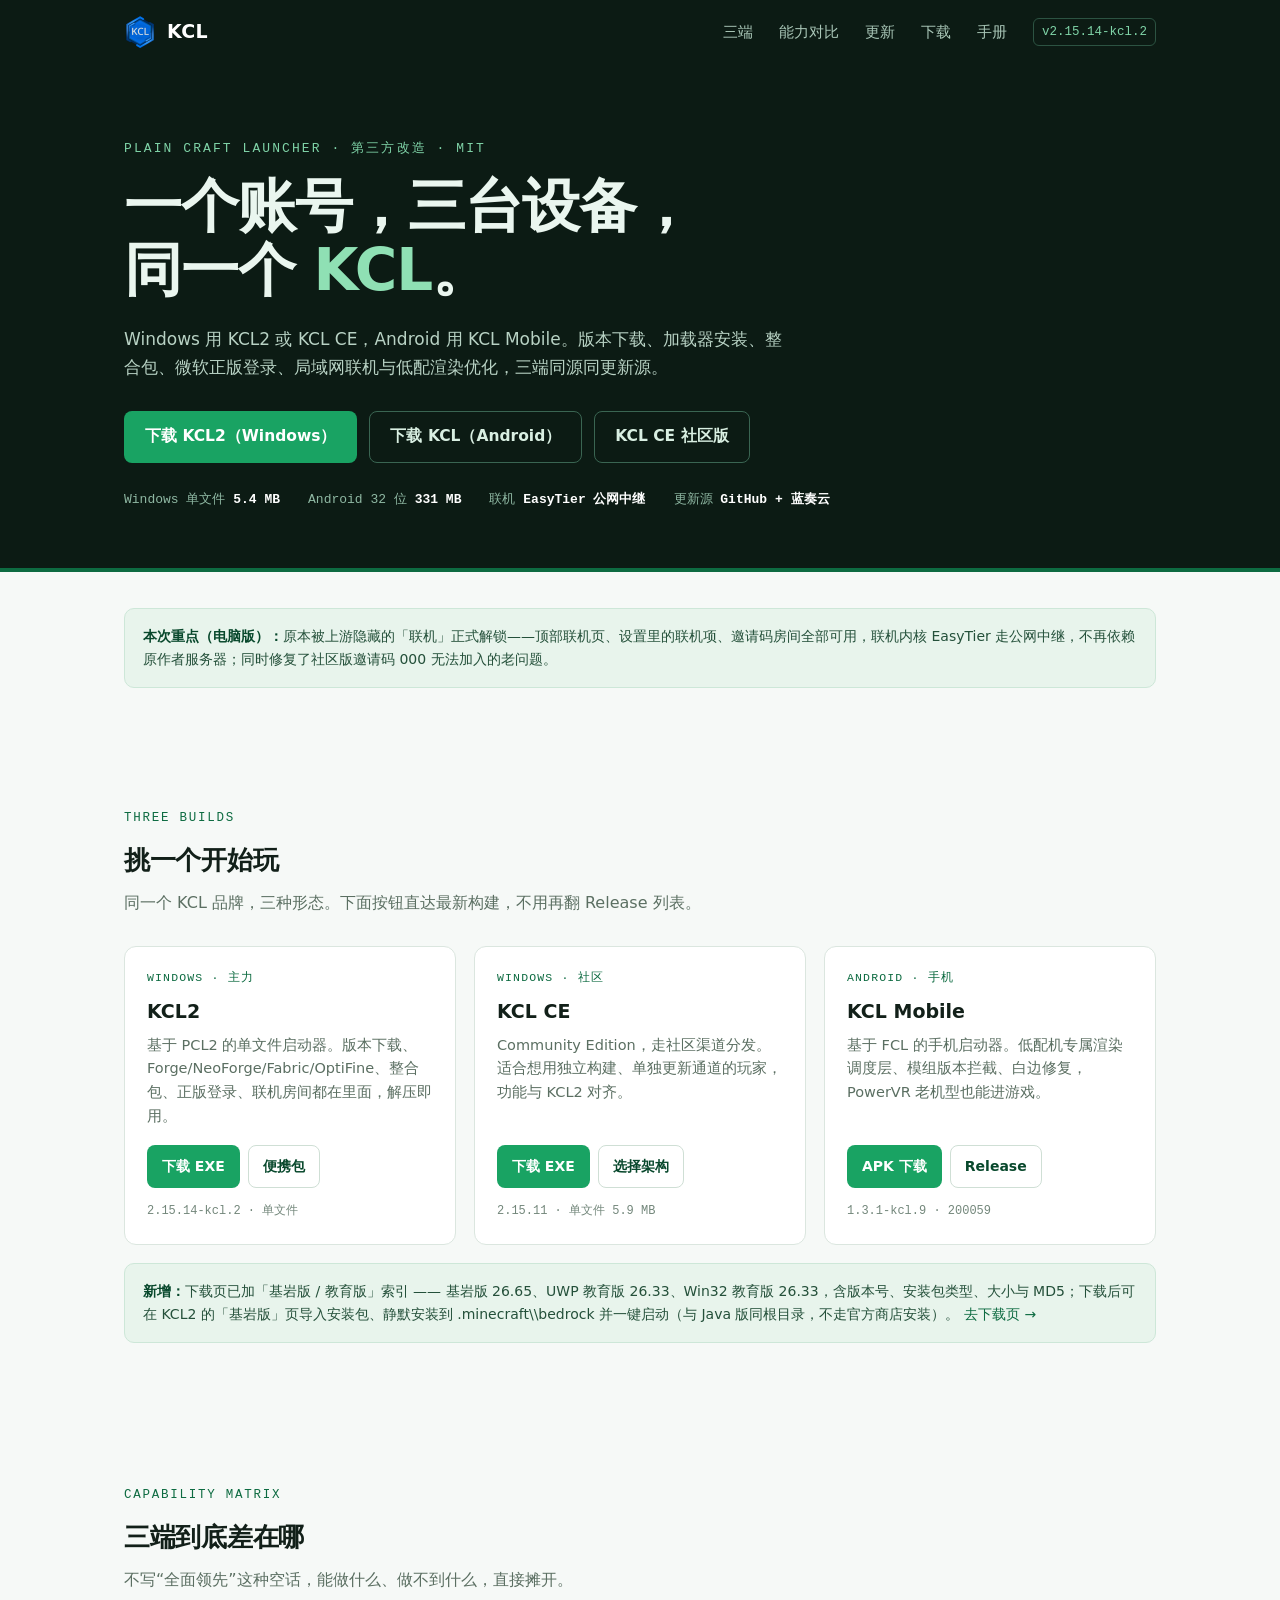
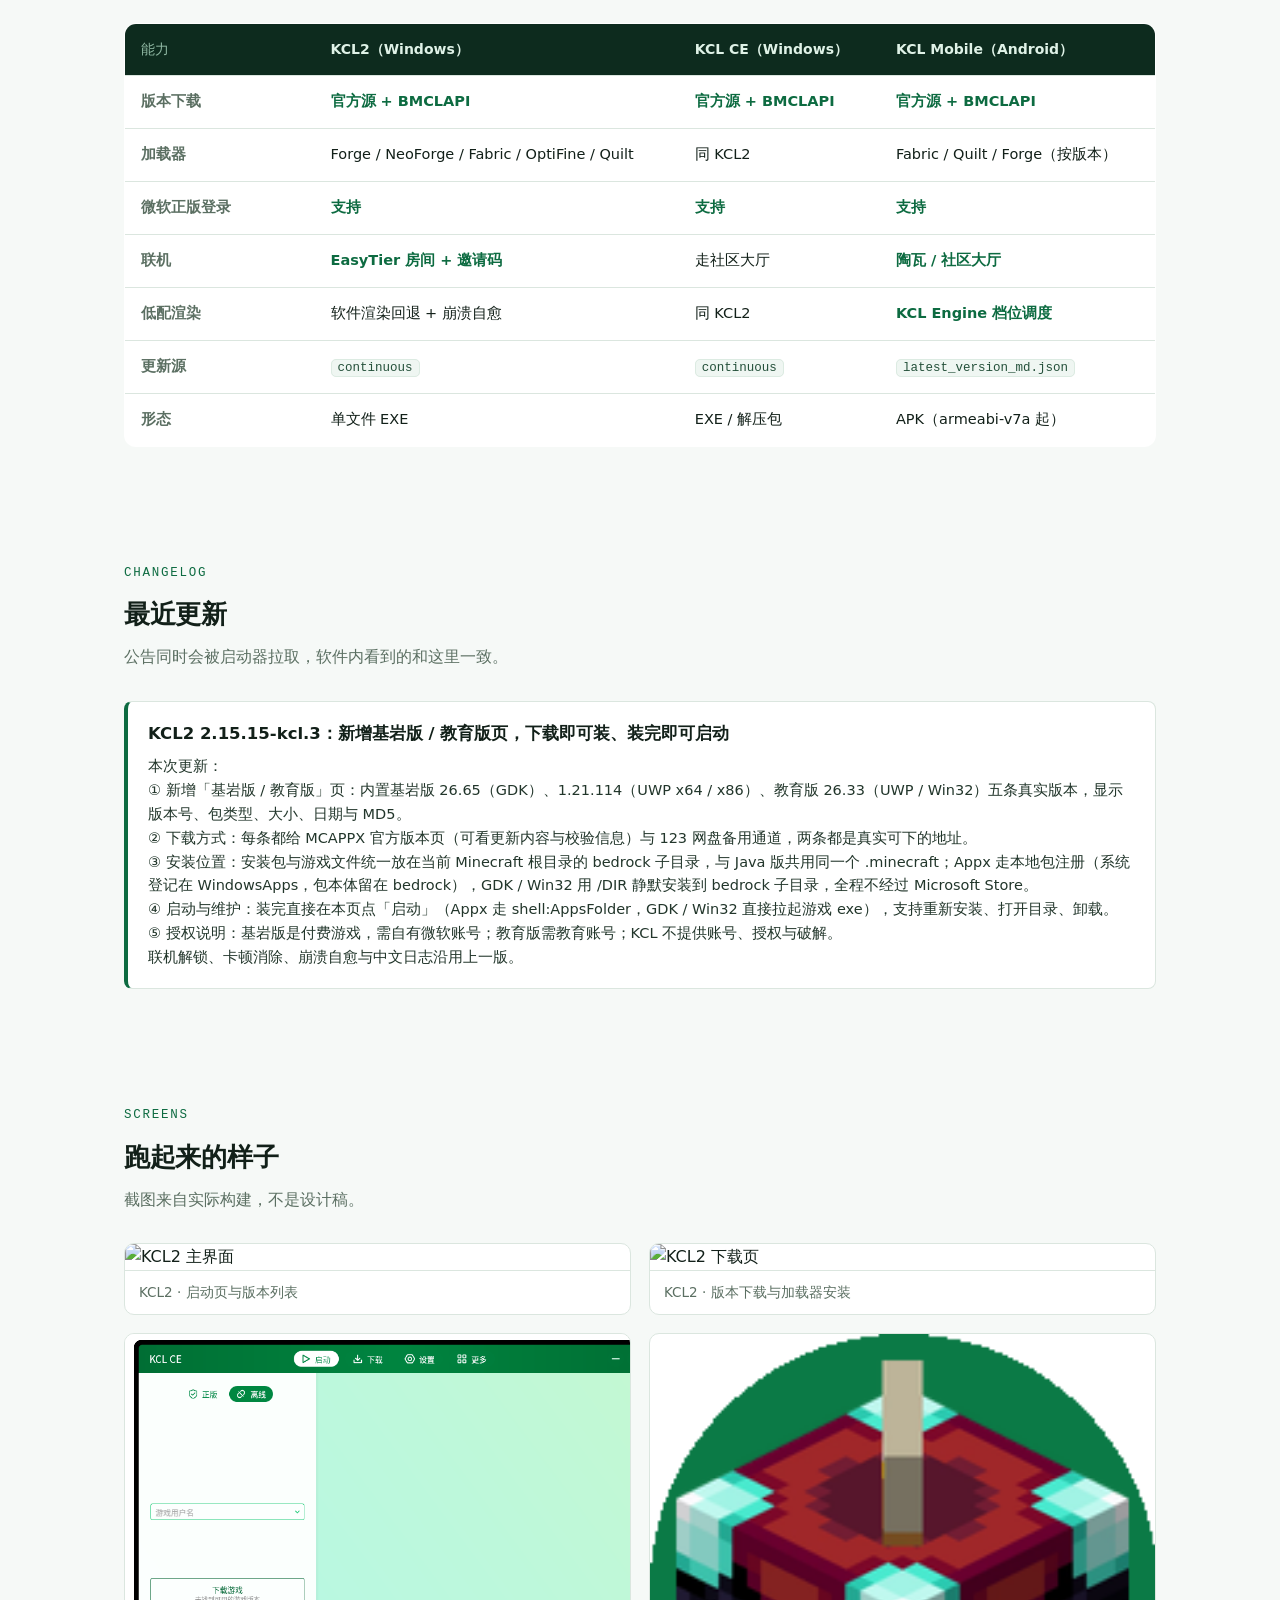
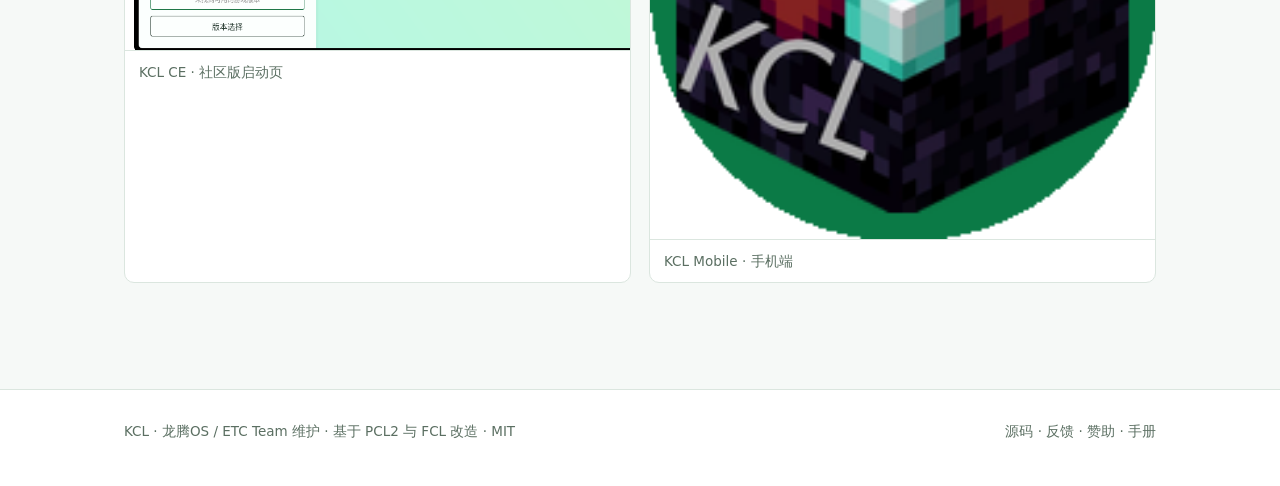
==== commit 82abe6e7: "feat: 基岩版页加网盘备用通道，官网公告与版本号更新" ====
--- a/website/index.html
+++ b/website/index.html
@@ -82,7 +82,7 @@
     </div>
   </div>
   <div class="notice" style="margin-top:18px">
-    <b>新增：</b>下载页已加「基岩版 / 教育版」索引 —— 基岩版 26.65、UWP 教育版 26.33、Win32 教育版 26.33，含版本号、安装包类型、大小与 MD5；下载后可在 KCL2 的「基岩版」页安装并启动。
+    <b>新增：</b>下载页已加「基岩版 / 教育版」索引 —— 基岩版 26.65、UWP 教育版 26.33、Win32 教育版 26.33，含版本号、安装包类型、大小与 MD5；下载后可在 KCL2 的「基岩版」页导入安装包、静默安装到 .minecraft\\bedrock 并一键启动（与 Java 版同根目录，不走官方商店安装）。
     <a href="download.html#bedrock">去下载页 →</a>
   </div>
 </div></section>
--- a/website/assets/site.css
+++ b/website/assets/site.css
@@ -119,7 +119,7 @@
 .binfo b{font-size:15.5px}
 .bmeta{font-family:var(--mono);font-size:12.5px;color:var(--mut);word-break:break-all}
 .bhash{font-family:var(--mono);font-size:11.5px;color:#8aa296;word-break:break-all}
-.bbtn{flex:0 0 auto}
+.bbtn{display:flex;gap:8px;flex-wrap:wrap;flex:0 0 auto}
 .bbtn .btn{padding:9px 16px;font-size:14px}
 @media (max-width:640px){
   .brow{flex-direction:column;align-items:stretch;gap:8px}
